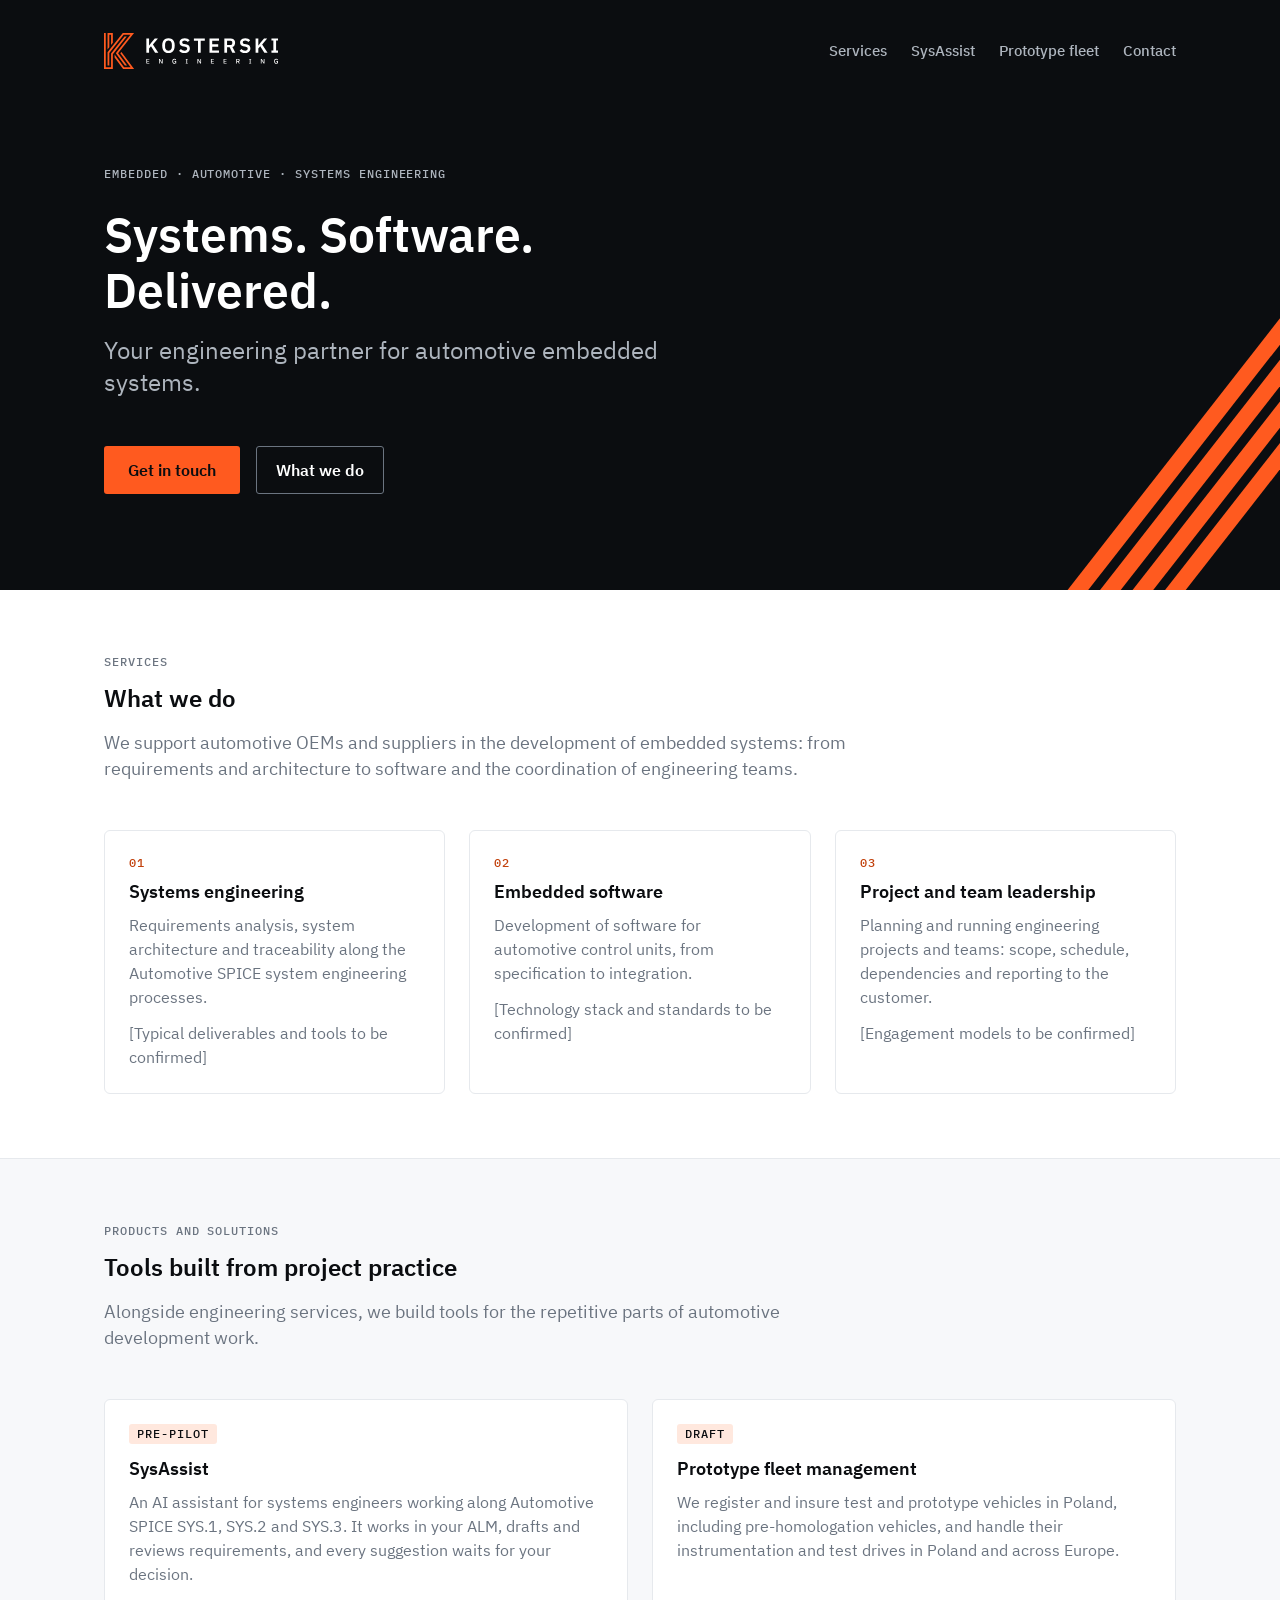
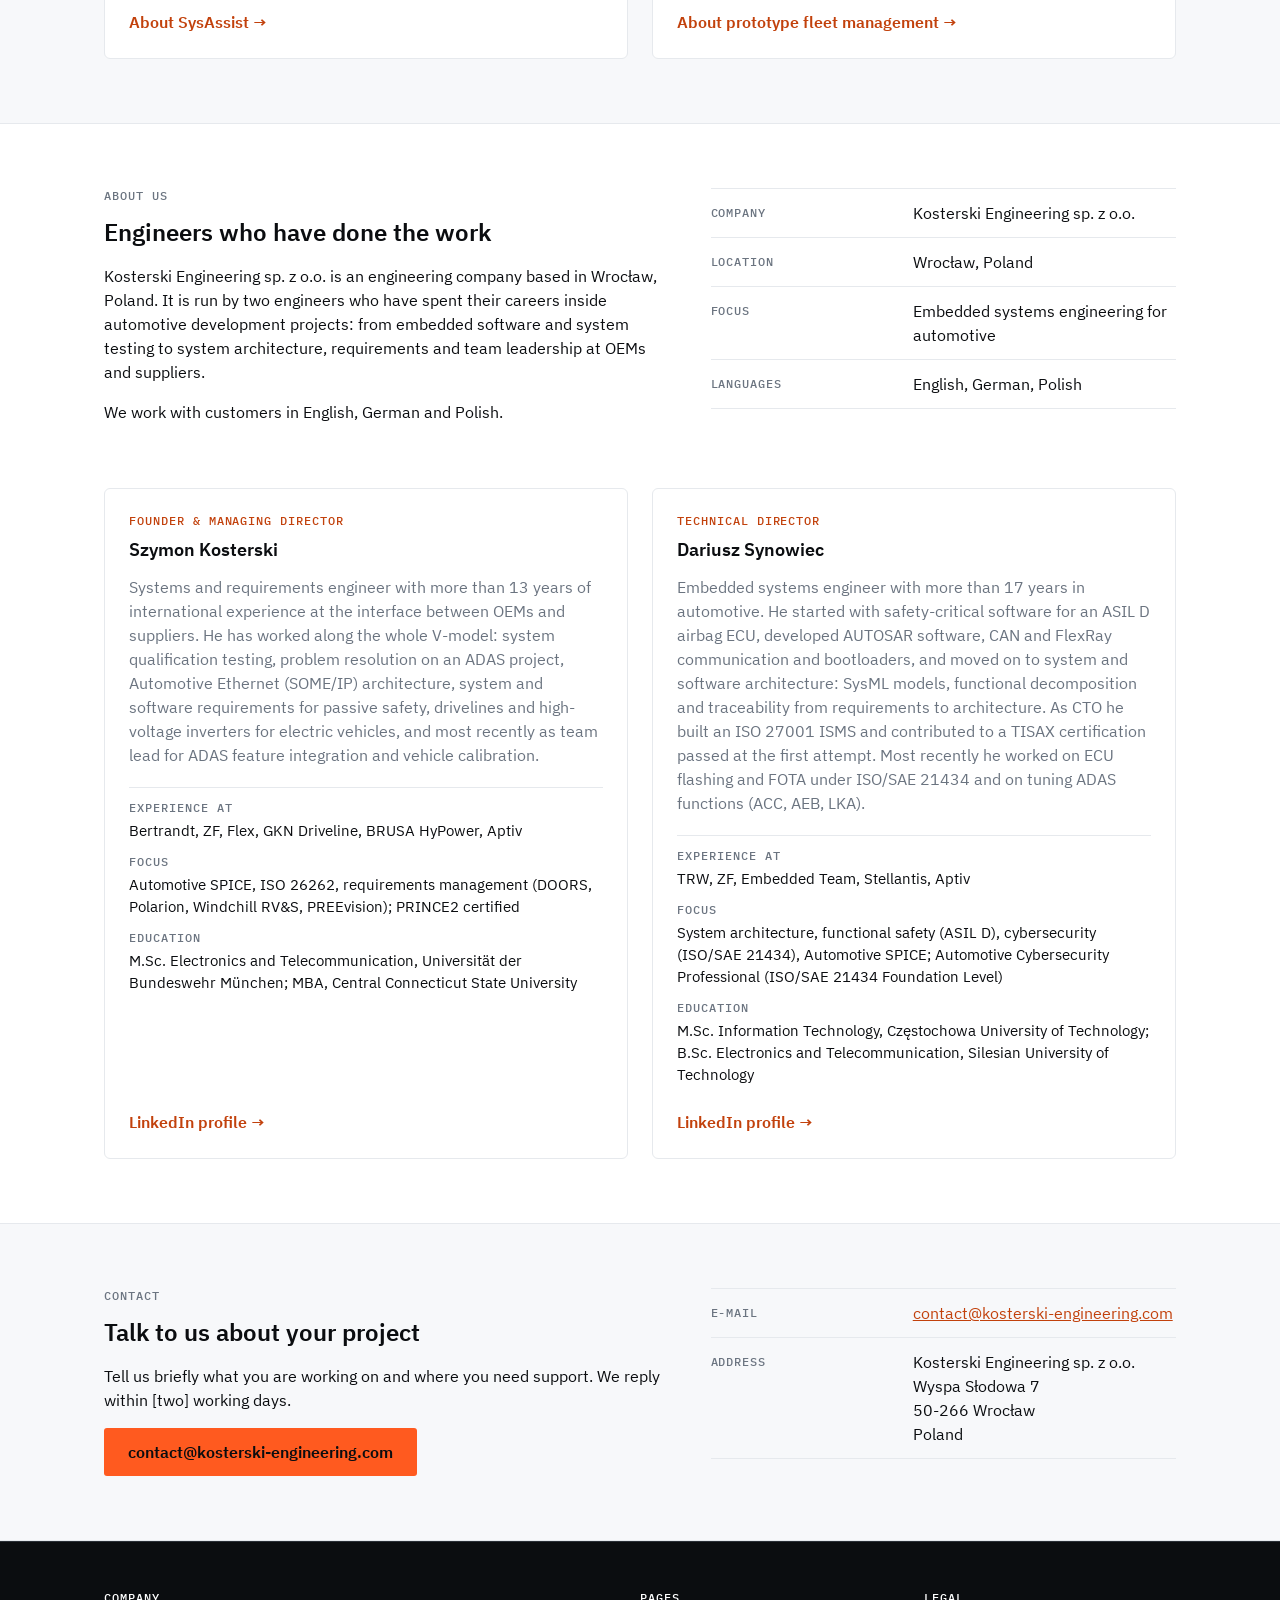
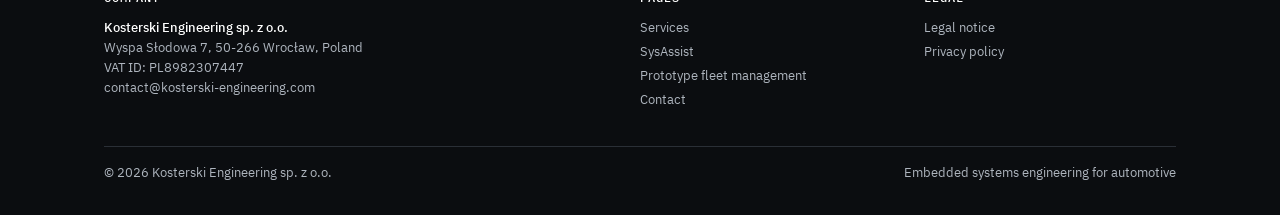
==== site/index.html @ e229711b "About us: Szymon Kosterski has more than 13 years of experience Co-Authored-By: Claude Opus 5.5 <nor" ====
<!doctype html>
<html lang="en">
<head>
  <meta charset="utf-8">
  <meta name="viewport" content="width=device-width, initial-scale=1">
  <title>Kosterski Engineering</title>
  <meta name="description" content="Kosterski Engineering: embedded systems engineering for automotive.">
  <meta name="theme-color" content="#0B0D10">
  <!-- Not indexed until the official launch (together with X-Robots-Tag in _headers) -->
  <meta name="robots" content="noindex, nofollow">
  <link rel="icon" href="favicon.ico" sizes="any">
  <link rel="icon" href="favicon.svg" type="image/svg+xml">
  <link rel="apple-touch-icon" href="apple-touch-icon.png">
  <link rel="preload" href="assets/fonts/IBMPlexSans-SemiBold.woff2" as="font" type="font/woff2" crossorigin>
  <link rel="stylesheet" href="assets/tokens.css">
  <link rel="stylesheet" href="assets/style.css">
  <link rel="stylesheet" href="assets/chrome.css">
</head>
<body>
  <a class="skip" href="#main">Skip to content</a>
  <div class="hero ke-inverse">
    <svg class="motif" viewBox="0 0 640 480" aria-hidden="true">
      <g stroke-width="20">
        <line x1="360" y1="-40" x2="700" y2="395"/>
        <line x1="400" y1="-40" x2="740" y2="395"/>
        <line x1="440" y1="-40" x2="780" y2="395"/>
        <line x1="480" y1="-40" x2="820" y2="395"/>
      </g>
    </svg>
    <header class="site-header">
      <div class="site-wrap">
        <a class="site-brand" href="index.html">
          <img src="assets/img/logo_horizontal_accent_dark_bg.svg" alt="Kosterski Engineering, home" width="174" height="36">
        </a>
        <nav class="site-nav" aria-label="Main">
          <ul>
          <li><a href="index.html#services">Services</a></li>
          <li><a href="sysassist/">SysAssist</a></li>
          <li><a href="prototype-fleet.html">Prototype fleet</a></li>
          <li><a href="index.html#contact">Contact</a></li>
          </ul>
        </nav>
      </div>
    </header>
    <div class="wrap hero-body">
      <p class="ke-label">Embedded · Automotive · Systems engineering</p>
      <h1>Systems. Software. Delivered.</h1>
      <p class="lead">Your engineering partner for automotive embedded systems.</p>
      <div class="actions">
        <a class="ke-btn" href="#contact">Get in touch</a>
        <a class="btn-ghost" href="#services">What we do</a>
      </div>
    </div>
  </div>
  <main id="main">
    <section class="section" id="services" aria-labelledby="services-title">
      <div class="wrap">
        <p class="ke-label">Services</p>
        <h2 id="services-title">What we do</h2>
        <p class="intro">We support automotive OEMs and suppliers in the development of embedded systems: from requirements and architecture to software and the coordination of engineering teams.</p>
        <div class="grid">
          <article class="card">
            <p class="ke-label">01</p>
            <h3>Systems engineering</h3>
            <p>Requirements analysis, system architecture and traceability along the Automotive SPICE system engineering processes.</p>
            <p>[Typical deliverables and tools to be confirmed]</p>
          </article>
          <article class="card">
            <p class="ke-label">02</p>
            <h3>Embedded software</h3>
            <p>Development of software for automotive control units, from specification to integration.</p>
            <p>[Technology stack and standards to be confirmed]</p>
          </article>
          <article class="card">
            <p class="ke-label">03</p>
            <h3>Project and team leadership</h3>
            <p>Planning and running engineering projects and teams: scope, schedule, dependencies and reporting to the customer.</p>
            <p>[Engagement models to be confirmed]</p>
          </article>
        </div>
      </div>
    </section>

    <section class="section alt" id="solutions" aria-labelledby="solutions-title">
      <div class="wrap">
        <p class="ke-label">Products and solutions</p>
        <h2 id="solutions-title">Tools built from project practice</h2>
        <p class="intro">Alongside engineering services, we build tools for the repetitive parts of automotive development work.</p>
        <div class="grid">
          <article class="card">
            <span class="tag">Pre-pilot</span>
            <h3>SysAssist</h3>
            <p>An AI assistant for systems engineers working along Automotive SPICE SYS.1, SYS.2 and SYS.3. It works in your ALM, drafts and reviews requirements, and every suggestion waits for your decision.</p>
            <a class="more" href="sysassist/">About SysAssist &rarr;</a>
          </article>
          <article class="card">
            <span class="tag">Draft</span>
            <h3>Prototype fleet management</h3>
            <p>We register and insure test and prototype vehicles in Poland, including pre-homologation vehicles, and handle their instrumentation and test drives in Poland and across Europe.</p>
            <a class="more" href="prototype-fleet.html">About prototype fleet management &rarr;</a>
          </article>
        </div>
      </div>
    </section>

    <section class="section" id="about" aria-labelledby="about-title">
      <div class="wrap split">
        <div>
          <p class="ke-label">About us</p>
          <h2 id="about-title">Engineers who have done the work</h2>
          <p>Kosterski Engineering sp. z o.o. is an engineering company based in Wrocław, Poland. It is run by two engineers who have spent their careers inside automotive development projects: from embedded software and system testing to system architecture, requirements and team leadership at OEMs and suppliers.</p>
          <p>We work with customers in English, German and Polish.</p>
        </div>
        <dl class="facts">
          <div><dt>Company</dt><dd>Kosterski Engineering sp. z o.o.</dd></div>
          <div><dt>Location</dt><dd>Wrocław, Poland</dd></div>
          <div><dt>Focus</dt><dd>Embedded systems engineering for automotive</dd></div>
          <div><dt>Languages</dt><dd>English, German, Polish</dd></div>
        </dl>
      </div>
      <div class="wrap founders">
        <article class="card founder">
          <p class="ke-label">Founder &amp; Managing Director</p>
          <h3>Szymon Kosterski</h3>
          <p>Systems and requirements engineer with more than 13 years of international experience at the interface between OEMs and suppliers. He has worked along the whole V-model: system qualification testing, problem resolution on an ADAS project, Automotive Ethernet (SOME/IP) architecture, system and software requirements for passive safety, drivelines and high-voltage inverters for electric vehicles, and most recently as team lead for ADAS feature integration and vehicle calibration.</p>
          <dl>
            <dt>Experience at</dt><dd>Bertrandt, ZF, Flex, GKN Driveline, BRUSA HyPower, Aptiv</dd>
            <dt>Focus</dt><dd>Automotive SPICE, ISO 26262, requirements management (DOORS, Polarion, Windchill RV&amp;S, PREEvision); PRINCE2 certified</dd>
            <dt>Education</dt><dd>M.Sc. Electronics and Telecommunication, Universität der Bundeswehr München; MBA, Central Connecticut State University</dd>
          </dl>
          <a class="more" href="https://www.linkedin.com/in/szymon-kosterski/" target="_blank" rel="noopener">LinkedIn profile &rarr;</a>
        </article>
        <article class="card founder">
          <p class="ke-label">Technical Director</p>
          <h3>Dariusz Synowiec</h3>
          <p>Embedded systems engineer with more than 17 years in automotive. He started with safety-critical software for an ASIL D airbag ECU, developed AUTOSAR software, CAN and FlexRay communication and bootloaders, and moved on to system and software architecture: SysML models, functional decomposition and traceability from requirements to architecture. As CTO he built an ISO 27001 ISMS and contributed to a TISAX certification passed at the first attempt. Most recently he worked on ECU flashing and FOTA under ISO/SAE 21434 and on tuning ADAS functions (ACC, AEB, LKA).</p>
          <dl>
            <dt>Experience at</dt><dd>TRW, ZF, Embedded Team, Stellantis, Aptiv</dd>
            <dt>Focus</dt><dd>System architecture, functional safety (ASIL D), cybersecurity (ISO/SAE 21434), Automotive SPICE; Automotive Cybersecurity Professional (ISO/SAE 21434 Foundation Level)</dd>
            <dt>Education</dt><dd>M.Sc. Information Technology, Częstochowa University of Technology; B.Sc. Electronics and Telecommunication, Silesian University of Technology</dd>
          </dl>
          <a class="more" href="https://www.linkedin.com/in/dariuszsynowiec/" target="_blank" rel="noopener">LinkedIn profile &rarr;</a>
        </article>
      </div>
    </section>

    <section class="section alt" id="contact" aria-labelledby="contact-title">
      <div class="wrap split">
        <div>
          <p class="ke-label">Contact</p>
          <h2 id="contact-title">Talk to us about your project</h2>
          <p>Tell us briefly what you are working on and where you need support. We reply within [two] working days.</p>
          <div class="actions">
            <a class="ke-btn" href="mailto:contact@kosterski-engineering.com">contact@kosterski-engineering.com</a>
          </div>
        </div>
        <dl class="facts">
          <div><dt>E-mail</dt><dd><a href="mailto:contact@kosterski-engineering.com">contact@kosterski-engineering.com</a></dd></div>
          <div><dt>Address</dt><dd>Kosterski Engineering sp. z o.o.<br>Wyspa Słodowa 7<br>50-266 Wrocław<br>Poland</dd></div>
        </dl>
      </div>
    </section>
  </main>

  <footer class="site-footer">
    <div class="site-wrap">
      <div class="site-footer-grid">
        <div>
          <h2>Company</h2>
          <address>
            <span class="site-company">Kosterski Engineering sp. z o.o.</span><br>
            Wyspa Słodowa 7, 50-266 Wrocław, Poland<br>
            VAT ID: PL8982307447<br>
            <a href="mailto:contact@kosterski-engineering.com">contact@kosterski-engineering.com</a>
          </address>
        </div>
        <div>
          <h2>Pages</h2>
          <ul>
            <li><a href="index.html#services">Services</a></li>
            <li><a href="sysassist/">SysAssist</a></li>
            <li><a href="prototype-fleet.html">Prototype fleet management</a></li>
            <li><a href="index.html#contact">Contact</a></li>
          </ul>
        </div>
        <div>
          <h2>Legal</h2>
          <ul>
            <li><a href="legal-notice.html">Legal notice</a></li>
            <li><a href="privacy.html">Privacy policy</a></li>
          </ul>
        </div>
      </div>
      <div class="site-legal">
        <p>&copy; 2026 Kosterski Engineering sp. z o.o.</p>
        <p>Embedded systems engineering for automotive</p>
      </div>
    </div>
  </footer>
</body>
</html>
---- site/assets/tokens.css ----
:root {
  --ke-color-ink: #0B0D10;
  --ke-color-white: #FFFFFF;
  --ke-color-orange: #FF5A1F;
  --ke-color-orange-deep: #C2410C;
  --ke-color-orange-tint: #FFE8DE;
  --ke-color-graphite: #2A2F36;
  --ke-color-steel: #6B7480;
  --ke-color-silver: #AEB5BE;
  --ke-color-mist: #E6E9ED;
  --ke-color-paper: #F7F8FA;
  --ke-font-sans: 'IBM Plex Sans', Arial, Helvetica, sans-serif;
  --ke-font-mono: 'IBM Plex Mono', Consolas, Menlo, monospace;
  --ke-type-display-size: 48px;
  --ke-type-display-line: 56px;
  --ke-type-display-weight: 600;
  --ke-type-h1-size: 36px;
  --ke-type-h1-line: 44px;
  --ke-type-h1-weight: 600;
  --ke-type-h2-size: 24px;
  --ke-type-h2-line: 32px;
  --ke-type-h2-weight: 600;
  --ke-type-h3-size: 18px;
  --ke-type-h3-line: 26px;
  --ke-type-h3-weight: 600;
  --ke-type-body-size: 16px;
  --ke-type-body-line: 24px;
  --ke-type-body-weight: 400;
  --ke-type-small-size: 13px;
  --ke-type-small-line: 20px;
  --ke-type-small-weight: 400;
  --ke-type-label-size: 12px;
  --ke-type-label-line: 16px;
  --ke-type-label-weight: 500;
  --ke-type-code-size: 14px;
  --ke-type-code-line: 20px;
  --ke-type-code-weight: 400;
  --ke-space-1: 4px;
  --ke-space-2: 8px;
  --ke-space-3: 12px;
  --ke-space-4: 16px;
  --ke-space-5: 24px;
  --ke-space-6: 32px;
  --ke-space-7: 48px;
  --ke-space-8: 64px;
  --ke-space-9: 96px;
  --ke-radius-sm: 3px;
  --ke-radius-md: 6px;
  --ke-max-width: 1200px;
  --ke-gutter: 24px;

  /* semantic roles */
  --ke-bg: var(--ke-color-white);
  --ke-bg-alt: var(--ke-color-paper);
  --ke-bg-inverse: var(--ke-color-ink);
  --ke-text: var(--ke-color-ink);
  --ke-text-muted: var(--ke-color-steel);
  --ke-text-inverse: var(--ke-color-white);
  --ke-link: var(--ke-color-orange-deep);
  --ke-accent: var(--ke-color-orange);
  --ke-border: var(--ke-color-mist);
}

/* Fonts: IBM Plex (SIL OFL) – Google Fonts or self-hosted (@fontsource/ibm-plex-sans, @fontsource/ibm-plex-mono) */
body { font-family: var(--ke-font-sans); font-size: var(--ke-type-body-size); line-height: var(--ke-type-body-line); color: var(--ke-text); background: var(--ke-bg); }
h1 { font-size: var(--ke-type-h1-size); line-height: var(--ke-type-h1-line); font-weight: 600; }
h2 { font-size: var(--ke-type-h2-size); line-height: var(--ke-type-h2-line); font-weight: 600; }
h3 { font-size: var(--ke-type-h3-size); line-height: var(--ke-type-h3-line); font-weight: 600; }
a { color: var(--ke-link); }
.ke-label { font-family: var(--ke-font-mono); font-size: 12px; line-height: 16px; font-weight: 500; letter-spacing: .08em; text-transform: uppercase; }
.ke-btn { display: inline-block; padding: 12px 20px; border-radius: var(--ke-radius-sm); background: var(--ke-color-orange); color: var(--ke-color-ink); font-weight: 600; text-decoration: none; }
.ke-inverse { background: var(--ke-bg-inverse); color: var(--ke-text-inverse); }
.ke-inverse a { color: var(--ke-color-orange); }
---- site/assets/style.css ----
/* Page layout (header, navigation and footer are in chrome.css). Colours, type and spacing come from tokens.css (brand pack 2026-10-14). */
@font-face{font-family:"IBM Plex Sans";font-weight:400;font-display:swap;src:url(fonts/IBMPlexSans-Regular.woff2) format("woff2")}
@font-face{font-family:"IBM Plex Sans";font-weight:500;font-display:swap;src:url(fonts/IBMPlexSans-Medium.woff2) format("woff2")}
@font-face{font-family:"IBM Plex Sans";font-weight:600;font-display:swap;src:url(fonts/IBMPlexSans-SemiBold.woff2) format("woff2")}
@font-face{font-family:"IBM Plex Mono";font-weight:500;font-display:swap;src:url(fonts/IBMPlexMono-Medium.woff2) format("woff2")}

*,*::before,*::after{box-sizing:border-box}
html{scroll-behavior:smooth}
body{margin:0;-webkit-font-smoothing:antialiased}
img{max-width:100%}
:focus-visible{outline:2px solid var(--ke-color-orange-deep);outline-offset:3px}
.ke-inverse :focus-visible{outline-color:var(--ke-color-white)}

.wrap{width:100%;max-width:1120px;margin:0 auto;padding:0 var(--ke-gutter)}

/* Hero */
.hero{position:relative;overflow:hidden}
/* Motif crosses the bottom-right corner of the hero, clear of the logo and navigation */
.motif{position:absolute;bottom:0;right:0;width:min(45vw,520px);height:auto;transform:scaleY(-1);pointer-events:none}
.motif line{stroke:var(--ke-color-orange)}
.hero-body{position:relative;padding-top:var(--ke-space-8);padding-bottom:var(--ke-space-9)}
.hero .ke-label{color:var(--ke-color-silver);margin:0 0 var(--ke-space-5)}
.hero h1{font-size:var(--ke-type-display-size);line-height:var(--ke-type-display-line);margin:0 0 var(--ke-space-4);max-width:18ch}
.hero .lead{font-size:var(--ke-type-h2-size);line-height:var(--ke-type-h2-line);color:var(--ke-color-silver);margin:0 0 var(--ke-space-7);max-width:40ch}
.hero.sub .hero-body{padding-top:var(--ke-space-7);padding-bottom:var(--ke-space-8)}
.hero.sub h1{font-size:var(--ke-type-h1-size);line-height:var(--ke-type-h1-line);max-width:24ch}
.hero.sub .lead{font-size:var(--ke-type-h3-size);line-height:var(--ke-type-h3-line);margin-bottom:var(--ke-space-6);max-width:56ch}

.actions{display:flex;flex-wrap:wrap;gap:var(--ke-space-4);align-items:center}
.ke-btn{padding:var(--ke-space-3) var(--ke-space-5)}
.ke-inverse .ke-btn{color:var(--ke-color-ink)}
.ke-btn:hover{background:#ff7340}
.btn-ghost{display:inline-block;padding:11px 19px;border:1px solid var(--ke-color-steel);border-radius:var(--ke-radius-sm);font-weight:600;text-decoration:none}
.ke-inverse .btn-ghost{color:var(--ke-color-white)}
.ke-inverse .btn-ghost:hover{border-color:var(--ke-color-white)}

/* Content sections */
.section{padding:var(--ke-space-8) 0}
.section.alt{background:var(--ke-bg-alt);border-top:1px solid var(--ke-border);border-bottom:1px solid var(--ke-border)}
.section .ke-label{color:var(--ke-text-muted);margin:0 0 var(--ke-space-3)}
.section h2{margin:0 0 var(--ke-space-4);max-width:32ch}
.section h3{margin:0 0 var(--ke-space-2)}
.section p{margin:0 0 var(--ke-space-4);max-width:68ch}
.intro{color:var(--ke-text-muted);font-size:var(--ke-type-h3-size);line-height:var(--ke-type-h3-line);margin-bottom:var(--ke-space-7) !important}

.grid{display:grid;gap:var(--ke-space-5);grid-template-columns:repeat(auto-fit,minmax(260px,1fr))}
.card{background:var(--ke-color-white);border:1px solid var(--ke-border);border-radius:var(--ke-radius-md);padding:var(--ke-space-5);display:flex;flex-direction:column}
.card p{color:var(--ke-text-muted);margin-bottom:var(--ke-space-3)}
.card p:last-child{margin-bottom:0}
.card .ke-label{color:var(--ke-color-orange-deep);margin-bottom:var(--ke-space-2)}
.card .more{margin-top:auto;padding-top:var(--ke-space-3);font-weight:600;text-decoration:none}
.card .more:hover{text-decoration:underline}
.tag{display:inline-block;align-self:flex-start;font-family:var(--ke-font-mono);font-size:var(--ke-type-label-size);line-height:var(--ke-type-label-line);font-weight:500;letter-spacing:.08em;text-transform:uppercase;background:var(--ke-color-orange-tint);color:var(--ke-color-ink);padding:2px var(--ke-space-2);border-radius:var(--ke-radius-sm);margin-bottom:var(--ke-space-3)}

.split{display:grid;gap:var(--ke-space-7);grid-template-columns:1.2fr 1fr;align-items:start}
.facts{margin:0;border-top:1px solid var(--ke-border)}
.facts div{display:grid;grid-template-columns:minmax(120px,40%) 1fr;gap:var(--ke-space-4);padding:var(--ke-space-3) 0;border-bottom:1px solid var(--ke-border)}
.facts dt{font-family:var(--ke-font-mono);font-size:var(--ke-type-label-size);line-height:var(--ke-type-body-line);font-weight:500;letter-spacing:.08em;text-transform:uppercase;color:var(--ke-text-muted)}
.facts dd{margin:0}

.list{margin:0 0 var(--ke-space-4);padding:0;list-style:none;max-width:68ch}
.list li{position:relative;padding:var(--ke-space-2) 0 var(--ke-space-2) var(--ke-space-5);border-bottom:1px solid var(--ke-border)}
.list li::before{content:"";position:absolute;left:0;top:19px;width:10px;height:2px;background:var(--ke-color-orange)}

.steps{counter-reset:step;list-style:none;margin:0;padding:0;display:grid;gap:var(--ke-space-5);grid-template-columns:repeat(auto-fit,minmax(220px,1fr))}
.steps li{counter-increment:step;border-top:2px solid var(--ke-color-ink);padding-top:var(--ke-space-3)}
.steps li::before{content:"0" counter(step);display:block;font-family:var(--ke-font-mono);font-size:var(--ke-type-label-size);font-weight:500;letter-spacing:.08em;color:var(--ke-color-orange-deep);margin-bottom:var(--ke-space-2)}
.steps p{color:var(--ke-text-muted);margin:0}

.note{border-left:3px solid var(--ke-color-orange);background:var(--ke-color-orange-tint);padding:var(--ke-space-3) var(--ke-space-4);margin:0 0 var(--ke-space-6);max-width:68ch}
.note p{margin:0}

.cta{text-align:left}
.cta .wrap{display:flex;flex-wrap:wrap;justify-content:space-between;align-items:center;gap:var(--ke-space-5)}
.cta h2{margin:0 0 var(--ke-space-2)}
.cta p{margin:0;color:var(--ke-color-silver);max-width:56ch}
.ke-inverse.cta{padding:var(--ke-space-8) 0}

/* Legal pages */
.prose{padding:var(--ke-space-7) 0 var(--ke-space-8)}
.prose h2{font-size:var(--ke-type-h3-size);line-height:var(--ke-type-h3-line);margin:var(--ke-space-6) 0 var(--ke-space-2)}
.prose p,.prose ul{margin:0 0 var(--ke-space-3);max-width:72ch}
.prose ul{padding-left:var(--ke-space-5)}
.prose .meta{color:var(--ke-text-muted);font-size:var(--ke-type-small-size)}
.prose address{font-style:normal;margin-bottom:var(--ke-space-3)}


@media (max-width:860px){
  .split{grid-template-columns:1fr}
}
@media (max-width:600px){
  .wrap{padding-left:var(--ke-space-4);padding-right:var(--ke-space-4)}
  .hero-body{padding-top:var(--ke-space-7);padding-bottom:var(--ke-space-8)}
  .hero h1{font-size:var(--ke-type-h1-size);line-height:var(--ke-type-h1-line)}
  .hero .lead{font-size:var(--ke-type-h3-size);line-height:var(--ke-type-h3-line)}
  .hero.sub h1{font-size:28px;line-height:36px}
  .hero.sub .lead{font-size:var(--ke-type-body-size);line-height:var(--ke-type-body-line)}
  .motif{width:50vw;opacity:.5}
  .section{padding:var(--ke-space-7) 0}
  .facts div{grid-template-columns:1fr;gap:0}
}
@media (prefers-reduced-motion:reduce){html{scroll-behavior:auto}}

/* Founder cards in the About section */
.founders{display:grid;gap:var(--ke-space-5);grid-template-columns:repeat(auto-fit,minmax(320px,1fr));margin-top:var(--ke-space-7)}
.founder h3{margin-bottom:var(--ke-space-3)}
.founder dl{margin:var(--ke-space-2) 0 0;border-top:1px solid var(--ke-border);padding-top:var(--ke-space-3)}
.founder dt{font-family:var(--ke-font-mono);font-size:var(--ke-type-label-size);line-height:var(--ke-type-label-line);font-weight:500;letter-spacing:.08em;text-transform:uppercase;color:var(--ke-text-muted)}
.founder dd{margin:var(--ke-space-1) 0 var(--ke-space-3);font-size:15px;line-height:22px}
@media (max-width:600px){.founders{grid-template-columns:1fr}}
---- site/assets/chrome.css ----
/* Site header, navigation and footer, shared by every page (KE pages and SysAssist).
   Class names are prefixed with site- so they do not collide with the SysAssist stylesheet.
   Needs tokens.css loaded first. */
.site-wrap{width:100%;max-width:1120px;margin:0 auto;padding:0 var(--ke-gutter)}

.skip{position:absolute;left:var(--ke-space-4);top:-48px;z-index:10;background:var(--ke-color-orange);color:var(--ke-color-ink);padding:var(--ke-space-2) var(--ke-space-4);border-radius:var(--ke-radius-sm);font-family:var(--ke-font-sans);font-weight:600;text-decoration:none}
.skip:focus{top:var(--ke-space-4)}

/* Header and navigation */
.site-header{position:relative;z-index:2;background:var(--ke-color-ink);font-family:var(--ke-font-sans)}
.hero .site-header{background:transparent}
.site-header .site-wrap{display:flex;flex-wrap:wrap;align-items:center;justify-content:space-between;gap:var(--ke-space-3) var(--ke-space-6);padding-top:var(--ke-space-5);padding-bottom:var(--ke-space-5)}
.site-brand{display:inline-block;padding:9px 0}
.site-brand img{height:36px;width:auto;display:block}
.site-nav ul{list-style:none;margin:0;padding:0;font-size:15px;line-height:24px;display:flex;flex-wrap:wrap;gap:var(--ke-space-2) var(--ke-space-5)}
.site-nav a{color:var(--ke-color-silver);text-decoration:none;font-weight:500;font-size:15px;line-height:24px;padding:var(--ke-space-1) 0;border-bottom:2px solid transparent}
.site-nav a:hover{color:var(--ke-color-white)}
.site-nav a[aria-current="page"]{color:var(--ke-color-white);border-bottom-color:var(--ke-color-orange)}
.site-header :focus-visible,.site-footer :focus-visible{outline:2px solid var(--ke-color-white);outline-offset:3px}

/* Footer */
.site-footer{background:var(--ke-color-ink);border-top:1px solid var(--ke-color-graphite);font-family:var(--ke-font-sans);font-size:var(--ke-type-small-size);line-height:var(--ke-type-small-line);color:var(--ke-color-silver)}
.site-footer .site-wrap{padding-top:var(--ke-space-7);padding-bottom:var(--ke-space-6)}
.site-footer-grid{display:grid;gap:var(--ke-space-6);grid-template-columns:2fr 1fr 1fr;padding-bottom:var(--ke-space-6);border-bottom:1px solid var(--ke-color-graphite)}
.site-footer h2{font-family:var(--ke-font-mono);font-size:var(--ke-type-label-size);line-height:var(--ke-type-label-line);font-weight:500;letter-spacing:.08em;text-transform:uppercase;color:var(--ke-color-white);margin:0 0 var(--ke-space-3)}
.site-footer address{font-style:normal}
.site-footer ul{list-style:none;margin:0;padding:0}
.site-footer li{margin:0 0 var(--ke-space-1)}
.site-footer a{color:var(--ke-color-silver);text-decoration:none}
.site-footer a:hover{color:var(--ke-color-white);text-decoration:underline}
.site-company{color:var(--ke-color-white);font-weight:500}
.site-legal{display:flex;flex-wrap:wrap;justify-content:space-between;gap:var(--ke-space-2) var(--ke-space-5);padding-top:var(--ke-space-4)}
.site-legal p{margin:0}

@media (max-width:860px){
  .site-footer-grid{grid-template-columns:1fr 1fr}
  .site-footer-grid>:first-child{grid-column:1/-1}
}
@media (max-width:600px){
  .site-wrap{padding-left:var(--ke-space-4);padding-right:var(--ke-space-4)}
  .site-header .site-wrap{padding-top:var(--ke-space-4);padding-bottom:var(--ke-space-4)}
  .site-nav ul{gap:var(--ke-space-2) var(--ke-space-4)}
}
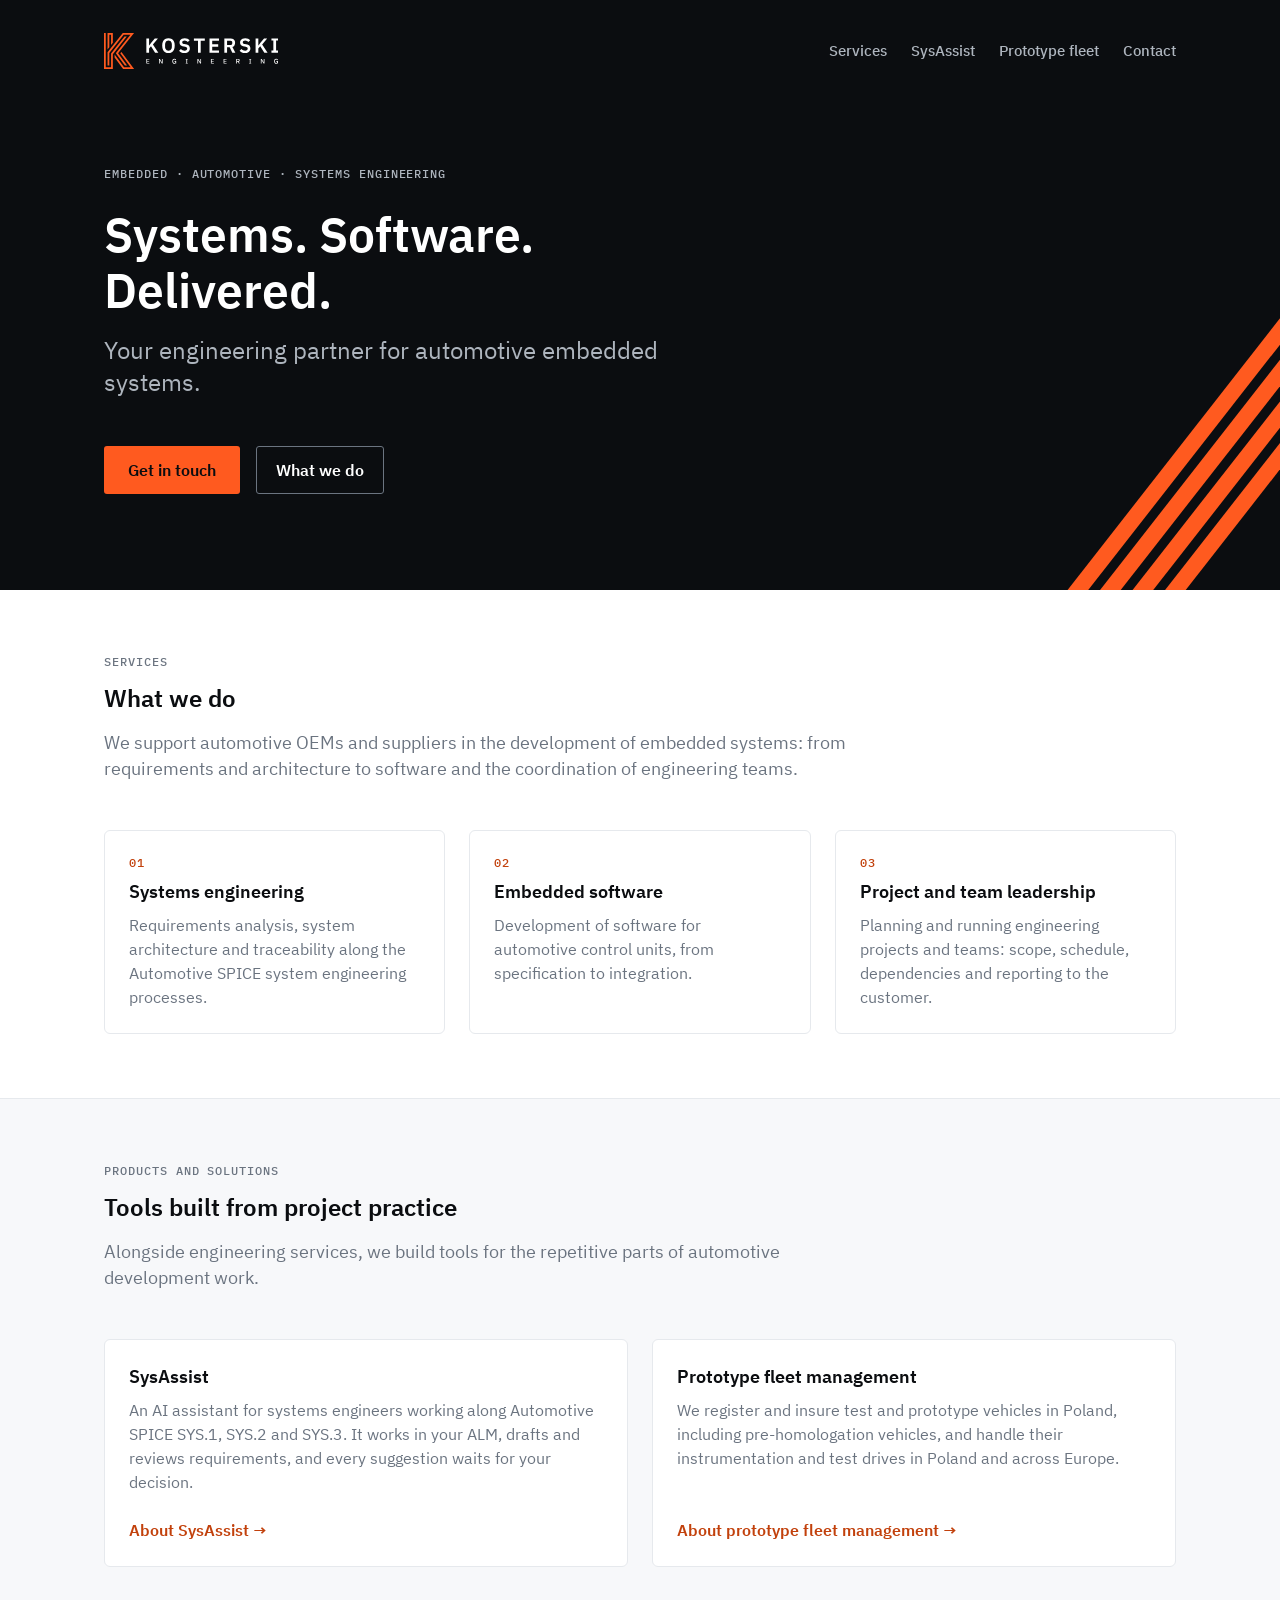
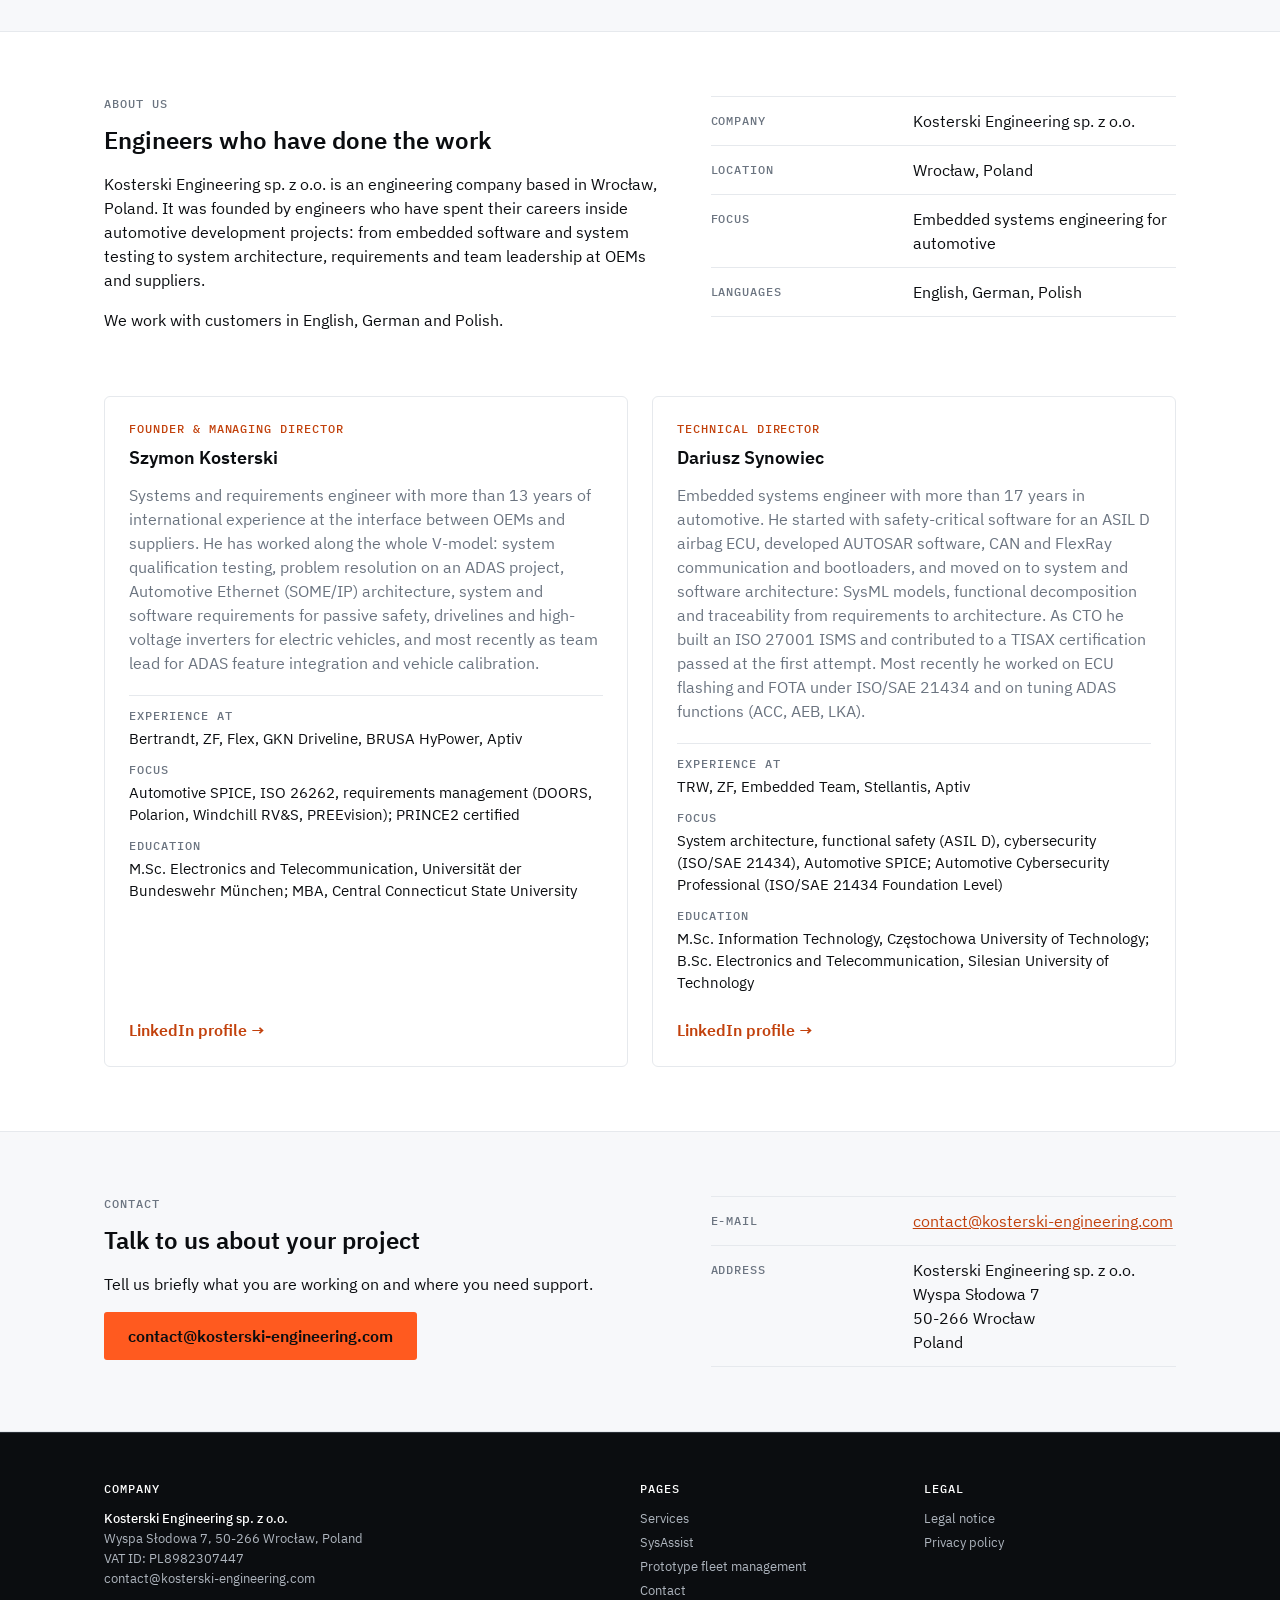
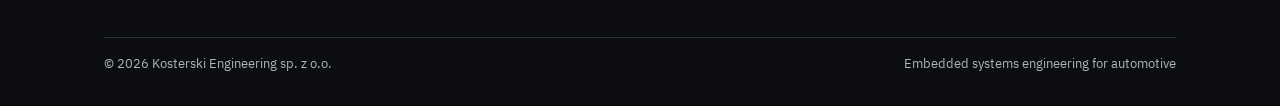
==== commit 2ead0314: "Prepare site for publishing: company data, no placeholders or draft tags - Legal notice: management " ====
--- a/site/index.html
+++ b/site/index.html
@@ -63,19 +63,16 @@
             <p class="ke-label">01</p>
             <h3>Systems engineering</h3>
             <p>Requirements analysis, system architecture and traceability along the Automotive SPICE system engineering processes.</p>
-            <p>[Typical deliverables and tools to be confirmed]</p>
           </article>
           <article class="card">
             <p class="ke-label">02</p>
             <h3>Embedded software</h3>
             <p>Development of software for automotive control units, from specification to integration.</p>
-            <p>[Technology stack and standards to be confirmed]</p>
           </article>
           <article class="card">
             <p class="ke-label">03</p>
             <h3>Project and team leadership</h3>
             <p>Planning and running engineering projects and teams: scope, schedule, dependencies and reporting to the customer.</p>
-            <p>[Engagement models to be confirmed]</p>
           </article>
         </div>
       </div>
@@ -88,13 +85,11 @@
         <p class="intro">Alongside engineering services, we build tools for the repetitive parts of automotive development work.</p>
         <div class="grid">
           <article class="card">
-            <span class="tag">Pre-pilot</span>
             <h3>SysAssist</h3>
             <p>An AI assistant for systems engineers working along Automotive SPICE SYS.1, SYS.2 and SYS.3. It works in your ALM, drafts and reviews requirements, and every suggestion waits for your decision.</p>
             <a class="more" href="sysassist/">About SysAssist &rarr;</a>
           </article>
           <article class="card">
-            <span class="tag">Draft</span>
             <h3>Prototype fleet management</h3>
             <p>We register and insure test and prototype vehicles in Poland, including pre-homologation vehicles, and handle their instrumentation and test drives in Poland and across Europe.</p>
             <a class="more" href="prototype-fleet.html">About prototype fleet management &rarr;</a>
@@ -108,7 +103,7 @@
         <div>
           <p class="ke-label">About us</p>
           <h2 id="about-title">Engineers who have done the work</h2>
-          <p>Kosterski Engineering sp. z o.o. is an engineering company based in Wrocław, Poland. It is run by two engineers who have spent their careers inside automotive development projects: from embedded software and system testing to system architecture, requirements and team leadership at OEMs and suppliers.</p>
+          <p>Kosterski Engineering sp. z o.o. is an engineering company based in Wrocław, Poland. It was founded by engineers who have spent their careers inside automotive development projects: from embedded software and system testing to system architecture, requirements and team leadership at OEMs and suppliers.</p>
           <p>We work with customers in English, German and Polish.</p>
         </div>
         <dl class="facts">
@@ -149,7 +144,7 @@
         <div>
           <p class="ke-label">Contact</p>
           <h2 id="contact-title">Talk to us about your project</h2>
-          <p>Tell us briefly what you are working on and where you need support. We reply within [two] working days.</p>
+          <p>Tell us briefly what you are working on and where you need support.</p>
           <div class="actions">
             <a class="ke-btn" href="mailto:contact@kosterski-engineering.com">contact@kosterski-engineering.com</a>
           </div>
--- a/site/assets/style.css
+++ b/site/assets/style.css
@@ -50,7 +50,6 @@
 .card .ke-label{color:var(--ke-color-orange-deep);margin-bottom:var(--ke-space-2)}
 .card .more{margin-top:auto;padding-top:var(--ke-space-3);font-weight:600;text-decoration:none}
 .card .more:hover{text-decoration:underline}
-.tag{display:inline-block;align-self:flex-start;font-family:var(--ke-font-mono);font-size:var(--ke-type-label-size);line-height:var(--ke-type-label-line);font-weight:500;letter-spacing:.08em;text-transform:uppercase;background:var(--ke-color-orange-tint);color:var(--ke-color-ink);padding:2px var(--ke-space-2);border-radius:var(--ke-radius-sm);margin-bottom:var(--ke-space-3)}
 
 .split{display:grid;gap:var(--ke-space-7);grid-template-columns:1.2fr 1fr;align-items:start}
 .facts{margin:0;border-top:1px solid var(--ke-border)}
@@ -58,17 +57,12 @@
 .facts dt{font-family:var(--ke-font-mono);font-size:var(--ke-type-label-size);line-height:var(--ke-type-body-line);font-weight:500;letter-spacing:.08em;text-transform:uppercase;color:var(--ke-text-muted)}
 .facts dd{margin:0}
 
-.list{margin:0 0 var(--ke-space-4);padding:0;list-style:none;max-width:68ch}
-.list li{position:relative;padding:var(--ke-space-2) 0 var(--ke-space-2) var(--ke-space-5);border-bottom:1px solid var(--ke-border)}
-.list li::before{content:"";position:absolute;left:0;top:19px;width:10px;height:2px;background:var(--ke-color-orange)}
 
 .steps{counter-reset:step;list-style:none;margin:0;padding:0;display:grid;gap:var(--ke-space-5);grid-template-columns:repeat(auto-fit,minmax(220px,1fr))}
 .steps li{counter-increment:step;border-top:2px solid var(--ke-color-ink);padding-top:var(--ke-space-3)}
 .steps li::before{content:"0" counter(step);display:block;font-family:var(--ke-font-mono);font-size:var(--ke-type-label-size);font-weight:500;letter-spacing:.08em;color:var(--ke-color-orange-deep);margin-bottom:var(--ke-space-2)}
 .steps p{color:var(--ke-text-muted);margin:0}
 
-.note{border-left:3px solid var(--ke-color-orange);background:var(--ke-color-orange-tint);padding:var(--ke-space-3) var(--ke-space-4);margin:0 0 var(--ke-space-6);max-width:68ch}
-.note p{margin:0}
 
 .cta{text-align:left}
 .cta .wrap{display:flex;flex-wrap:wrap;justify-content:space-between;align-items:center;gap:var(--ke-space-5)}
@@ -77,7 +71,7 @@
 .ke-inverse.cta{padding:var(--ke-space-8) 0}
 
 /* Legal pages */
-.prose{padding:var(--ke-space-7) 0 var(--ke-space-8)}
+.prose{padding-top:var(--ke-space-7);padding-bottom:var(--ke-space-8)}
 .prose h2{font-size:var(--ke-type-h3-size);line-height:var(--ke-type-h3-line);margin:var(--ke-space-6) 0 var(--ke-space-2)}
 .prose p,.prose ul{margin:0 0 var(--ke-space-3);max-width:72ch}
 .prose ul{padding-left:var(--ke-space-5)}
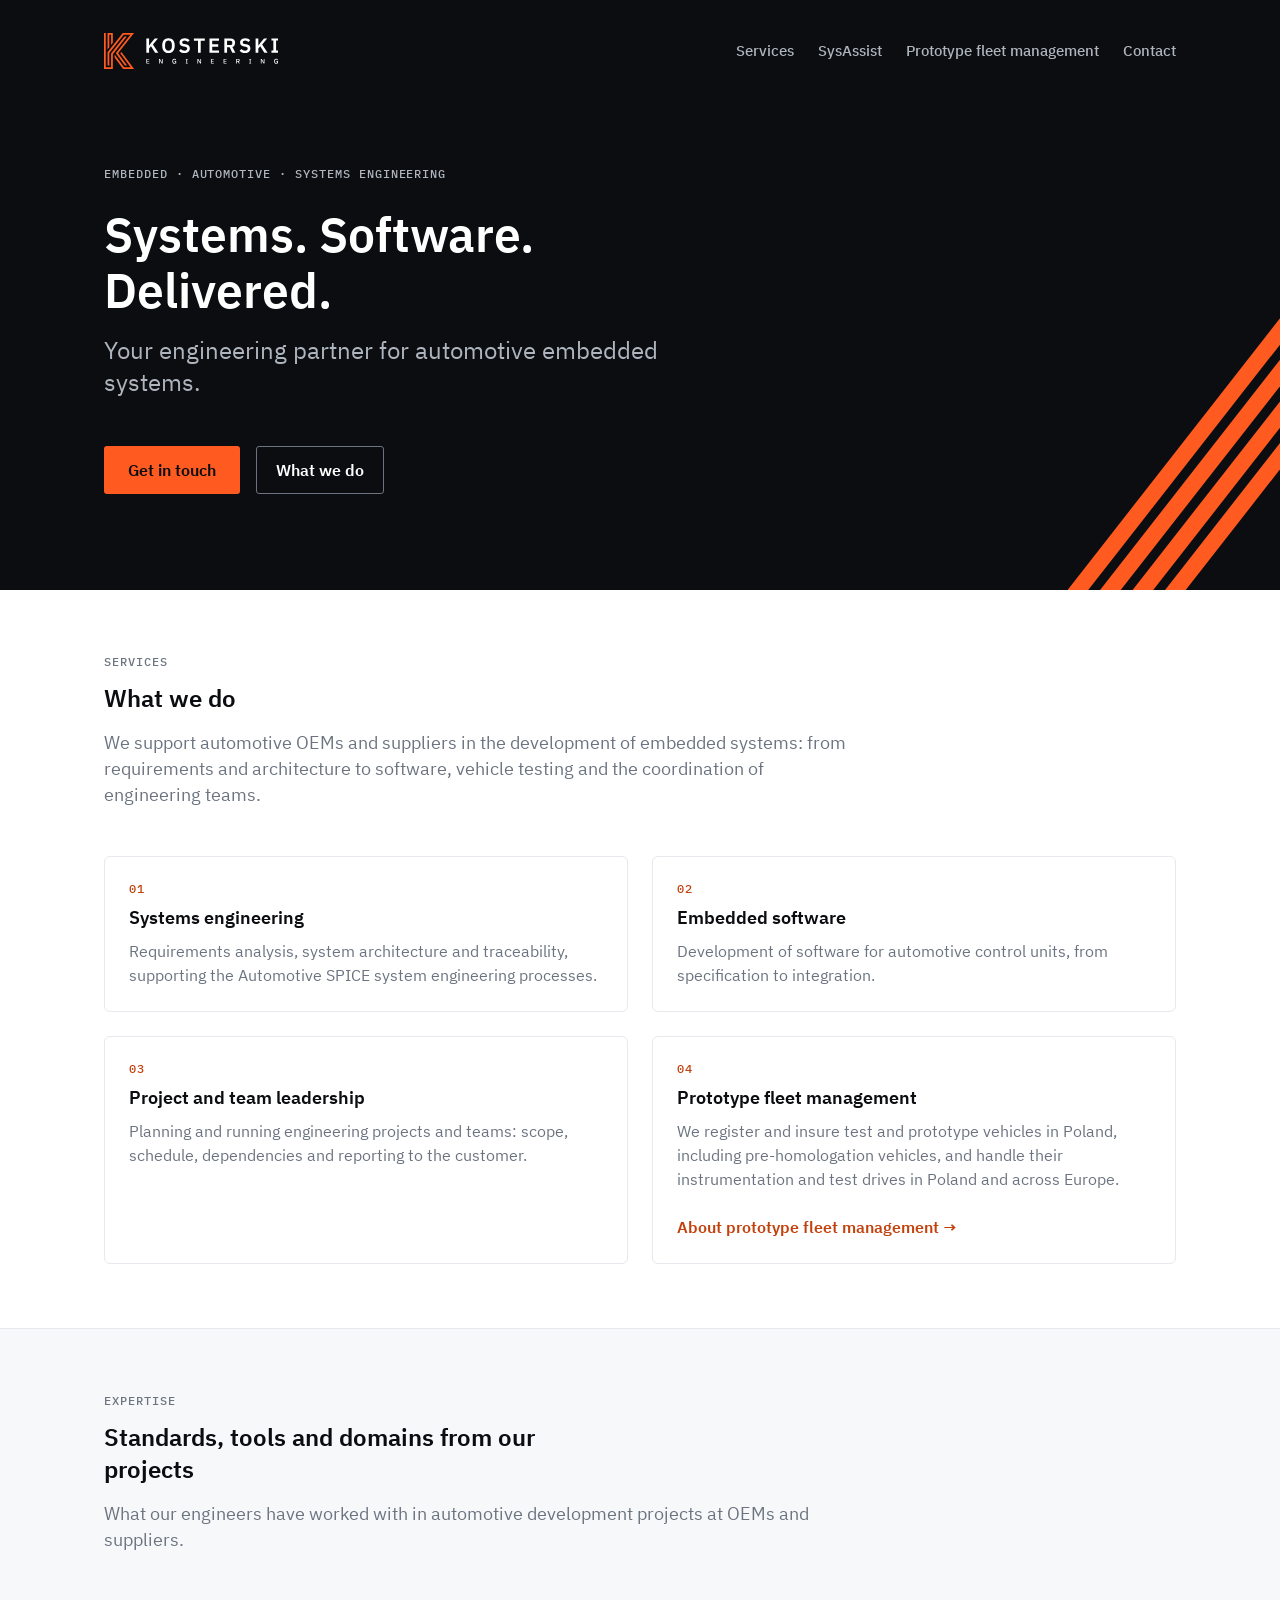
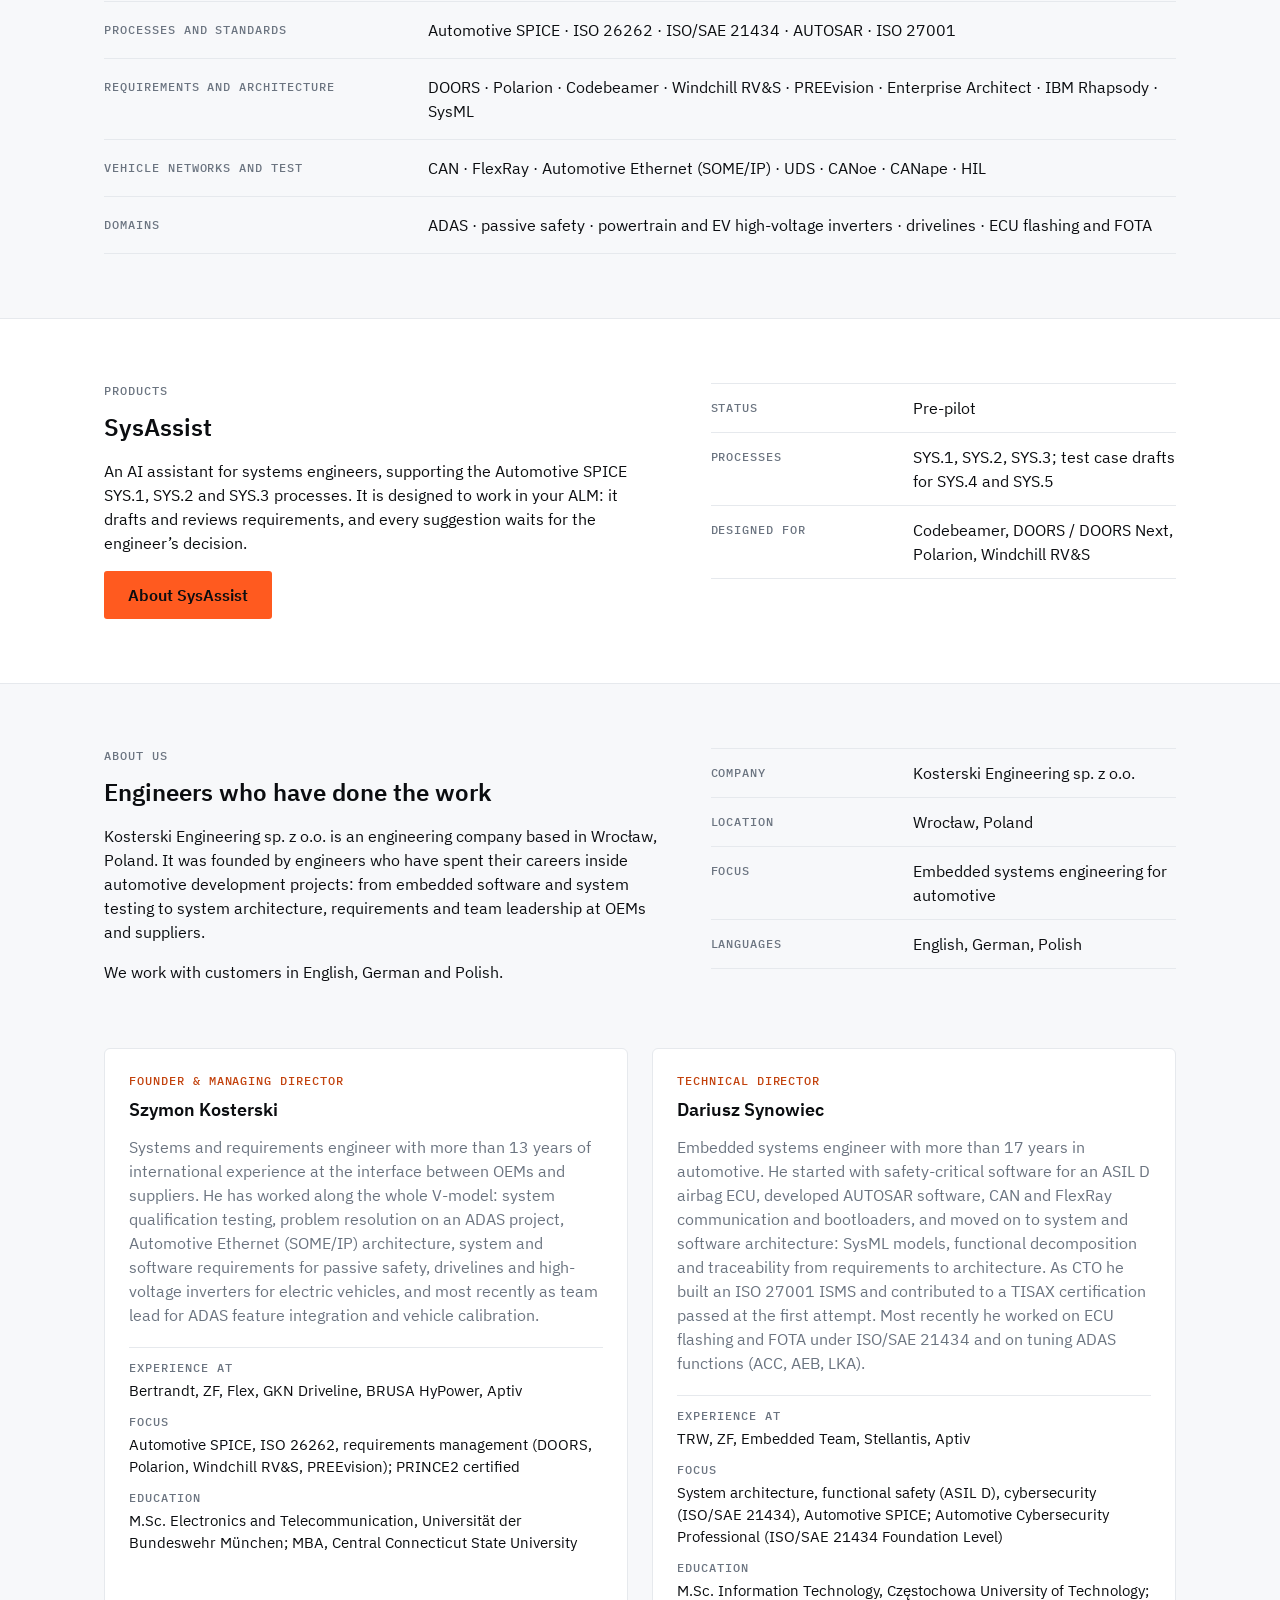
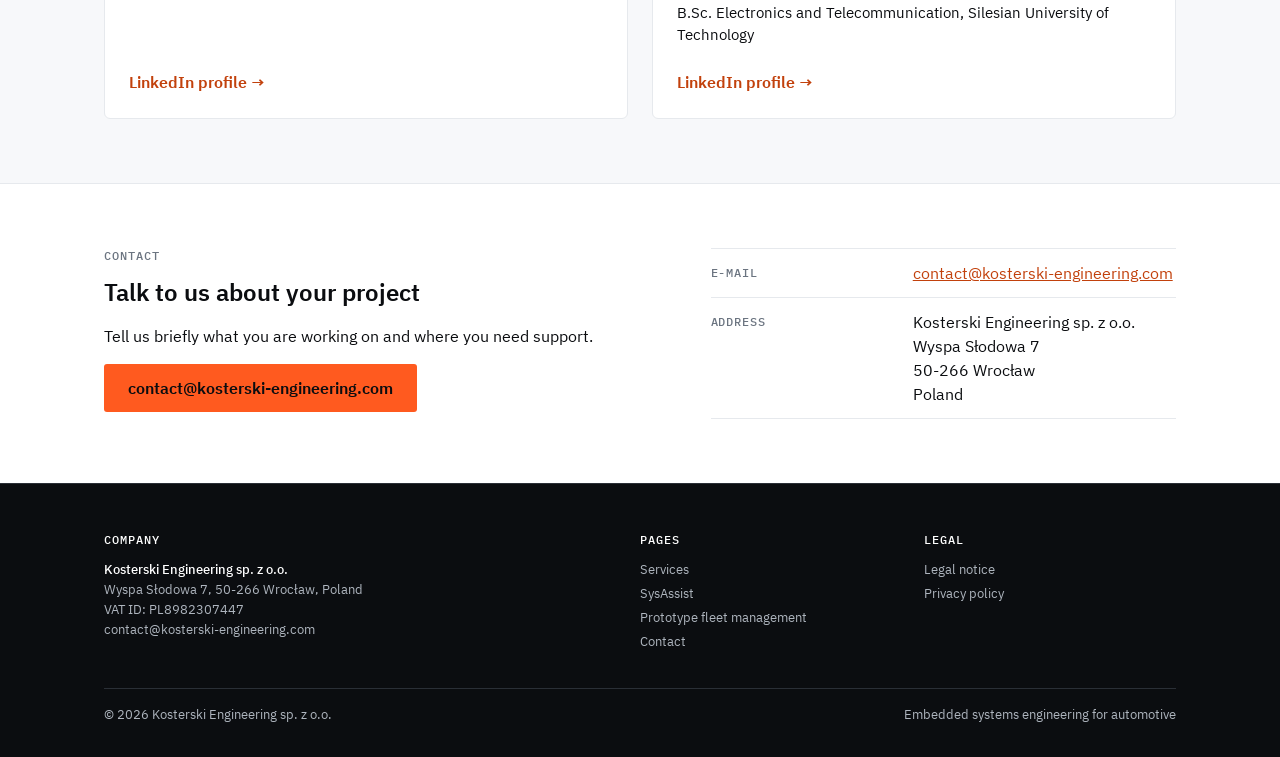
==== commit ed399440: "Restructure home, fleet and SysAssist pages; review fixes - One name, "Prototype fleet management", " ====
--- a/site/index.html
+++ b/site/index.html
@@ -18,8 +18,8 @@
 </head>
 <body>
   <a class="skip" href="#main">Skip to content</a>
-  <div class="hero ke-inverse">
-    <svg class="motif" viewBox="0 0 640 480" aria-hidden="true">
+  <div class="site-hero ke-inverse">
+    <svg class="site-motif" viewBox="0 0 640 480" aria-hidden="true">
       <g stroke-width="20">
         <line x1="360" y1="-40" x2="700" y2="395"/>
         <line x1="400" y1="-40" x2="740" y2="395"/>
@@ -36,19 +36,19 @@
           <ul>
           <li><a href="index.html#services">Services</a></li>
           <li><a href="sysassist/">SysAssist</a></li>
-          <li><a href="prototype-fleet.html">Prototype fleet</a></li>
+          <li><a href="prototype-fleet.html">Prototype fleet management</a></li>
           <li><a href="index.html#contact">Contact</a></li>
           </ul>
         </nav>
       </div>
     </header>
-    <div class="wrap hero-body">
+    <div class="site-wrap site-hero-body">
       <p class="ke-label">Embedded · Automotive · Systems engineering</p>
       <h1>Systems. Software. Delivered.</h1>
-      <p class="lead">Your engineering partner for automotive embedded systems.</p>
-      <div class="actions">
+      <p class="site-lead">Your engineering partner for automotive embedded systems.</p>
+      <div class="site-actions">
         <a class="ke-btn" href="#contact">Get in touch</a>
-        <a class="btn-ghost" href="#services">What we do</a>
+        <a class="site-btn-ghost" href="#services">What we do</a>
       </div>
     </div>
   </div>
@@ -57,12 +57,12 @@
       <div class="wrap">
         <p class="ke-label">Services</p>
         <h2 id="services-title">What we do</h2>
-        <p class="intro">We support automotive OEMs and suppliers in the development of embedded systems: from requirements and architecture to software and the coordination of engineering teams.</p>
-        <div class="grid">
+        <p class="intro">We support automotive OEMs and suppliers in the development of embedded systems: from requirements and architecture to software, vehicle testing and the coordination of engineering teams.</p>
+        <div class="grid grid-2">
           <article class="card">
             <p class="ke-label">01</p>
             <h3>Systems engineering</h3>
-            <p>Requirements analysis, system architecture and traceability along the Automotive SPICE system engineering processes.</p>
+            <p>Requirements analysis, system architecture and traceability, supporting the Automotive SPICE system engineering processes.</p>
           </article>
           <article class="card">
             <p class="ke-label">02</p>
@@ -74,22 +74,8 @@
             <h3>Project and team leadership</h3>
             <p>Planning and running engineering projects and teams: scope, schedule, dependencies and reporting to the customer.</p>
           </article>
-        </div>
-      </div>
-    </section>
-
-    <section class="section alt" id="solutions" aria-labelledby="solutions-title">
-      <div class="wrap">
-        <p class="ke-label">Products and solutions</p>
-        <h2 id="solutions-title">Tools built from project practice</h2>
-        <p class="intro">Alongside engineering services, we build tools for the repetitive parts of automotive development work.</p>
-        <div class="grid">
-          <article class="card">
-            <h3>SysAssist</h3>
-            <p>An AI assistant for systems engineers working along Automotive SPICE SYS.1, SYS.2 and SYS.3. It works in your ALM, drafts and reviews requirements, and every suggestion waits for your decision.</p>
-            <a class="more" href="sysassist/">About SysAssist &rarr;</a>
-          </article>
-          <article class="card">
+          <article class="card">
+            <p class="ke-label">04</p>
             <h3>Prototype fleet management</h3>
             <p>We register and insure test and prototype vehicles in Poland, including pre-homologation vehicles, and handle their instrumentation and test drives in Poland and across Europe.</p>
             <a class="more" href="prototype-fleet.html">About prototype fleet management &rarr;</a>
@@ -98,7 +84,39 @@
       </div>
     </section>
 
-    <section class="section" id="about" aria-labelledby="about-title">
+    <section class="section alt" id="expertise" aria-labelledby="expertise-title">
+      <div class="wrap">
+        <p class="ke-label">Expertise</p>
+        <h2 id="expertise-title">Standards, tools and domains from our projects</h2>
+        <p class="intro">What our engineers have worked with in automotive development projects at OEMs and suppliers.</p>
+        <dl class="expertise">
+          <div><dt>Processes and standards</dt><dd>Automotive SPICE · ISO 26262 · ISO/SAE 21434 · AUTOSAR · ISO 27001</dd></div>
+          <div><dt>Requirements and architecture</dt><dd>DOORS · Polarion · Codebeamer · Windchill RV&amp;S · PREEvision · Enterprise Architect · IBM Rhapsody · SysML</dd></div>
+          <div><dt>Vehicle networks and test</dt><dd>CAN · FlexRay · Automotive Ethernet (SOME/IP) · UDS · CANoe · CANape · HIL</dd></div>
+          <div><dt>Domains</dt><dd>ADAS · passive safety · powertrain and EV high-voltage inverters · drivelines · ECU flashing and FOTA</dd></div>
+        </dl>
+      </div>
+    </section>
+
+    <section class="section" id="products" aria-labelledby="products-title">
+      <div class="wrap split">
+        <div>
+          <p class="ke-label">Products</p>
+          <h2 id="products-title">SysAssist</h2>
+          <p>An AI assistant for systems engineers, supporting the Automotive SPICE SYS.1, SYS.2 and SYS.3 processes. It is designed to work in your ALM: it drafts and reviews requirements, and every suggestion waits for the engineer’s decision.</p>
+          <div class="actions">
+            <a class="ke-btn" href="sysassist/">About SysAssist</a>
+          </div>
+        </div>
+        <dl class="facts">
+          <div><dt>Status</dt><dd>Pre-pilot</dd></div>
+          <div><dt>Processes</dt><dd>SYS.1, SYS.2, SYS.3; test case drafts for SYS.4 and SYS.5</dd></div>
+          <div><dt>Designed for</dt><dd>Codebeamer, DOORS / DOORS Next, Polarion, Windchill RV&amp;S</dd></div>
+        </dl>
+      </div>
+    </section>
+
+    <section class="section alt" id="about" aria-labelledby="about-title">
       <div class="wrap split">
         <div>
           <p class="ke-label">About us</p>
@@ -139,7 +157,7 @@
       </div>
     </section>
 
-    <section class="section alt" id="contact" aria-labelledby="contact-title">
+    <section class="section" id="contact" aria-labelledby="contact-title">
       <div class="wrap split">
         <div>
           <p class="ke-label">Contact</p>
--- a/site/assets/style.css
+++ b/site/assets/style.css
@@ -13,26 +13,11 @@
 
 .wrap{width:100%;max-width:1120px;margin:0 auto;padding:0 var(--ke-gutter)}
 
-/* Hero */
-.hero{position:relative;overflow:hidden}
-/* Motif crosses the bottom-right corner of the hero, clear of the logo and navigation */
-.motif{position:absolute;bottom:0;right:0;width:min(45vw,520px);height:auto;transform:scaleY(-1);pointer-events:none}
-.motif line{stroke:var(--ke-color-orange)}
-.hero-body{position:relative;padding-top:var(--ke-space-8);padding-bottom:var(--ke-space-9)}
-.hero .ke-label{color:var(--ke-color-silver);margin:0 0 var(--ke-space-5)}
-.hero h1{font-size:var(--ke-type-display-size);line-height:var(--ke-type-display-line);margin:0 0 var(--ke-space-4);max-width:18ch}
-.hero .lead{font-size:var(--ke-type-h2-size);line-height:var(--ke-type-h2-line);color:var(--ke-color-silver);margin:0 0 var(--ke-space-7);max-width:40ch}
-.hero.sub .hero-body{padding-top:var(--ke-space-7);padding-bottom:var(--ke-space-8)}
-.hero.sub h1{font-size:var(--ke-type-h1-size);line-height:var(--ke-type-h1-line);max-width:24ch}
-.hero.sub .lead{font-size:var(--ke-type-h3-size);line-height:var(--ke-type-h3-line);margin-bottom:var(--ke-space-6);max-width:56ch}
-
+/* Buttons (the hero has its own in chrome.css) */
 .actions{display:flex;flex-wrap:wrap;gap:var(--ke-space-4);align-items:center}
 .ke-btn{padding:var(--ke-space-3) var(--ke-space-5)}
 .ke-inverse .ke-btn{color:var(--ke-color-ink)}
 .ke-btn:hover{background:#ff7340}
-.btn-ghost{display:inline-block;padding:11px 19px;border:1px solid var(--ke-color-steel);border-radius:var(--ke-radius-sm);font-weight:600;text-decoration:none}
-.ke-inverse .btn-ghost{color:var(--ke-color-white)}
-.ke-inverse .btn-ghost:hover{border-color:var(--ke-color-white)}
 
 /* Content sections */
 .section{padding:var(--ke-space-8) 0}
@@ -44,6 +29,8 @@
 .intro{color:var(--ke-text-muted);font-size:var(--ke-type-h3-size);line-height:var(--ke-type-h3-line);margin-bottom:var(--ke-space-7) !important}
 
 .grid{display:grid;gap:var(--ke-space-5);grid-template-columns:repeat(auto-fit,minmax(260px,1fr))}
+.grid-2{grid-template-columns:repeat(2,minmax(0,1fr))}
+.grid-4{grid-template-columns:repeat(4,minmax(0,1fr))}
 .card{background:var(--ke-color-white);border:1px solid var(--ke-border);border-radius:var(--ke-radius-md);padding:var(--ke-space-5);display:flex;flex-direction:column}
 .card p{color:var(--ke-text-muted);margin-bottom:var(--ke-space-3)}
 .card p:last-child{margin-bottom:0}
@@ -58,10 +45,7 @@
 .facts dd{margin:0}
 
 
-.steps{counter-reset:step;list-style:none;margin:0;padding:0;display:grid;gap:var(--ke-space-5);grid-template-columns:repeat(auto-fit,minmax(220px,1fr))}
-.steps li{counter-increment:step;border-top:2px solid var(--ke-color-ink);padding-top:var(--ke-space-3)}
-.steps li::before{content:"0" counter(step);display:block;font-family:var(--ke-font-mono);font-size:var(--ke-type-label-size);font-weight:500;letter-spacing:.08em;color:var(--ke-color-orange-deep);margin-bottom:var(--ke-space-2)}
-.steps p{color:var(--ke-text-muted);margin:0}
+.cards-steps{list-style:none;margin:0;padding:0}
 
 
 .cta{text-align:left}
@@ -77,19 +61,22 @@
 .prose ul{padding-left:var(--ke-space-5)}
 .prose .meta{color:var(--ke-text-muted);font-size:var(--ke-type-small-size)}
 .prose address{font-style:normal;margin-bottom:var(--ke-space-3)}
+.prose h2{scroll-margin-top:var(--ke-space-5)}
+.toc{margin:0 0 var(--ke-space-6);padding:var(--ke-space-4) var(--ke-space-5);background:var(--ke-bg-alt);border:1px solid var(--ke-border);border-radius:var(--ke-radius-md);max-width:72ch}
+.toc h2{margin:0 0 var(--ke-space-2) !important;font-family:var(--ke-font-mono);font-size:var(--ke-type-label-size) !important;line-height:var(--ke-type-label-line) !important;font-weight:500;letter-spacing:.08em;text-transform:uppercase;color:var(--ke-text-muted)}
+.toc ol{margin:0;padding-left:var(--ke-space-5)}
+.toc li{margin:var(--ke-space-1) 0}
 
 
 @media (max-width:860px){
   .split{grid-template-columns:1fr}
+  .grid-4{grid-template-columns:repeat(2,minmax(0,1fr))}
+}
+@media (max-width:640px){
+  .grid-2,.grid-4{grid-template-columns:1fr}
 }
 @media (max-width:600px){
   .wrap{padding-left:var(--ke-space-4);padding-right:var(--ke-space-4)}
-  .hero-body{padding-top:var(--ke-space-7);padding-bottom:var(--ke-space-8)}
-  .hero h1{font-size:var(--ke-type-h1-size);line-height:var(--ke-type-h1-line)}
-  .hero .lead{font-size:var(--ke-type-h3-size);line-height:var(--ke-type-h3-line)}
-  .hero.sub h1{font-size:28px;line-height:36px}
-  .hero.sub .lead{font-size:var(--ke-type-body-size);line-height:var(--ke-type-body-line)}
-  .motif{width:50vw;opacity:.5}
   .section{padding:var(--ke-space-7) 0}
   .facts div{grid-template-columns:1fr;gap:0}
 }
@@ -102,3 +89,10 @@
 .founder dt{font-family:var(--ke-font-mono);font-size:var(--ke-type-label-size);line-height:var(--ke-type-label-line);font-weight:500;letter-spacing:.08em;text-transform:uppercase;color:var(--ke-text-muted)}
 .founder dd{margin:var(--ke-space-1) 0 var(--ke-space-3);font-size:15px;line-height:22px}
 @media (max-width:600px){.founders{grid-template-columns:1fr}}
+
+/* Expertise list on the home page */
+.expertise{margin:0;border-top:1px solid var(--ke-border)}
+.expertise div{display:grid;grid-template-columns:minmax(180px,28%) 1fr;gap:var(--ke-space-5);padding:var(--ke-space-4) 0;border-bottom:1px solid var(--ke-border)}
+.expertise dt{font-family:var(--ke-font-mono);font-size:var(--ke-type-label-size);line-height:var(--ke-type-body-line);font-weight:500;letter-spacing:.08em;text-transform:uppercase;color:var(--ke-text-muted)}
+.expertise dd{margin:0}
+@media (max-width:600px){.expertise div{grid-template-columns:1fr;gap:var(--ke-space-1)}}
--- a/site/assets/chrome.css
+++ b/site/assets/chrome.css
@@ -1,4 +1,4 @@
-/* Site header, navigation and footer, shared by every page (KE pages and SysAssist).
+/* Site header, navigation, hero and footer, shared by every page (KE pages and SysAssist).
    Class names are prefixed with site- so they do not collide with the SysAssist stylesheet.
    Needs tokens.css loaded first. */
 .site-wrap{width:100%;max-width:1120px;margin:0 auto;padding:0 var(--ke-gutter)}
@@ -8,7 +8,7 @@
 
 /* Header and navigation */
 .site-header{position:relative;z-index:2;background:var(--ke-color-ink);font-family:var(--ke-font-sans)}
-.hero .site-header{background:transparent}
+.site-hero .site-header{background:transparent}
 .site-header .site-wrap{display:flex;flex-wrap:wrap;align-items:center;justify-content:space-between;gap:var(--ke-space-3) var(--ke-space-6);padding-top:var(--ke-space-5);padding-bottom:var(--ke-space-5)}
 .site-brand{display:inline-block;padding:9px 0}
 .site-brand img{height:36px;width:auto;display:block}
@@ -17,6 +17,29 @@
 .site-nav a:hover{color:var(--ke-color-white)}
 .site-nav a[aria-current="page"]{color:var(--ke-color-white);border-bottom-color:var(--ke-color-orange)}
 .site-header :focus-visible,.site-footer :focus-visible{outline:2px solid var(--ke-color-white);outline-offset:3px}
+
+/* Hero: the dark area under the navigation, the same on every page.
+   Font, size and spacing are set here in full, so the SysAssist stylesheet does not change them.
+   min-height is the home hero (two-line heading, two-line lead, buttons), so pages with less text keep the same dark area. */
+.site-hero{position:relative;overflow:hidden;font-family:var(--ke-font-sans);font-size:var(--ke-type-body-size);line-height:var(--ke-type-body-line)}
+/* Motif crosses the bottom-right corner of the hero, clear of the logo and navigation */
+.site-motif{position:absolute;bottom:0;right:0;width:min(45vw,520px);height:auto;max-width:none;transform:scaleY(-1);pointer-events:none}
+.site-motif line{stroke:var(--ke-color-orange)}
+.site-hero-body{position:relative;padding-top:var(--ke-space-8);padding-bottom:var(--ke-space-9);min-height:488px;display:flex;flex-direction:column;align-items:flex-start}
+.site-hero .ke-label{color:var(--ke-color-silver);margin:0 0 var(--ke-space-5)}
+.site-hero h1{font-family:var(--ke-font-sans);font-weight:600;font-size:var(--ke-type-display-size);line-height:var(--ke-type-display-line);letter-spacing:normal;text-wrap:wrap;color:var(--ke-color-white);margin:0 0 var(--ke-space-4);max-width:18ch}
+.site-lead{font-size:var(--ke-type-h2-size);line-height:var(--ke-type-h2-line);color:var(--ke-color-silver);margin:0 0 var(--ke-space-7);max-width:40ch}
+/* Buttons sit at the bottom of the hero, so they are in the same place on every page, whatever the heading length */
+.site-actions{display:flex;flex-wrap:wrap;gap:var(--ke-space-4);align-items:center;margin:auto 0 0}
+.site-hero .ke-btn{padding:var(--ke-space-3) var(--ke-space-5);color:var(--ke-color-ink)}
+.site-hero .ke-btn:hover{background:#ff7340}
+.site-btn-ghost{display:inline-block;padding:11px 19px;border:1px solid var(--ke-color-steel);border-radius:var(--ke-radius-sm);font-weight:600;text-decoration:none}
+.site-hero .site-btn-ghost{color:var(--ke-color-white)}
+.site-hero .site-btn-ghost:hover{border-color:var(--ke-color-white)}
+.site-hero :focus-visible{outline:2px solid var(--ke-color-white);outline-offset:3px}
+/* Compact hero for the legal pages: no buttons, so no reserved height */
+.site-hero-compact .site-hero-body{min-height:288px;padding-bottom:var(--ke-space-7)}
+.site-hero-compact .site-lead{margin-bottom:0}
 
 /* Footer */
 .site-footer{background:var(--ke-color-ink);border-top:1px solid var(--ke-color-graphite);font-family:var(--ke-font-sans);font-size:var(--ke-type-small-size);line-height:var(--ke-type-small-line);color:var(--ke-color-silver)}
@@ -40,4 +63,9 @@
   .site-wrap{padding-left:var(--ke-space-4);padding-right:var(--ke-space-4)}
   .site-header .site-wrap{padding-top:var(--ke-space-4);padding-bottom:var(--ke-space-4)}
   .site-nav ul{gap:var(--ke-space-2) var(--ke-space-4)}
+  .site-hero-body{padding-top:var(--ke-space-7);padding-bottom:var(--ke-space-8);min-height:404px}
+  .site-hero h1{font-size:var(--ke-type-h1-size);line-height:var(--ke-type-h1-line)}
+  .site-lead{font-size:var(--ke-type-h3-size);line-height:var(--ke-type-h3-line)}
+  .site-motif{width:50vw;opacity:.5}
+  .site-hero-compact .site-hero-body{min-height:0;padding-bottom:var(--ke-space-6)}
 }
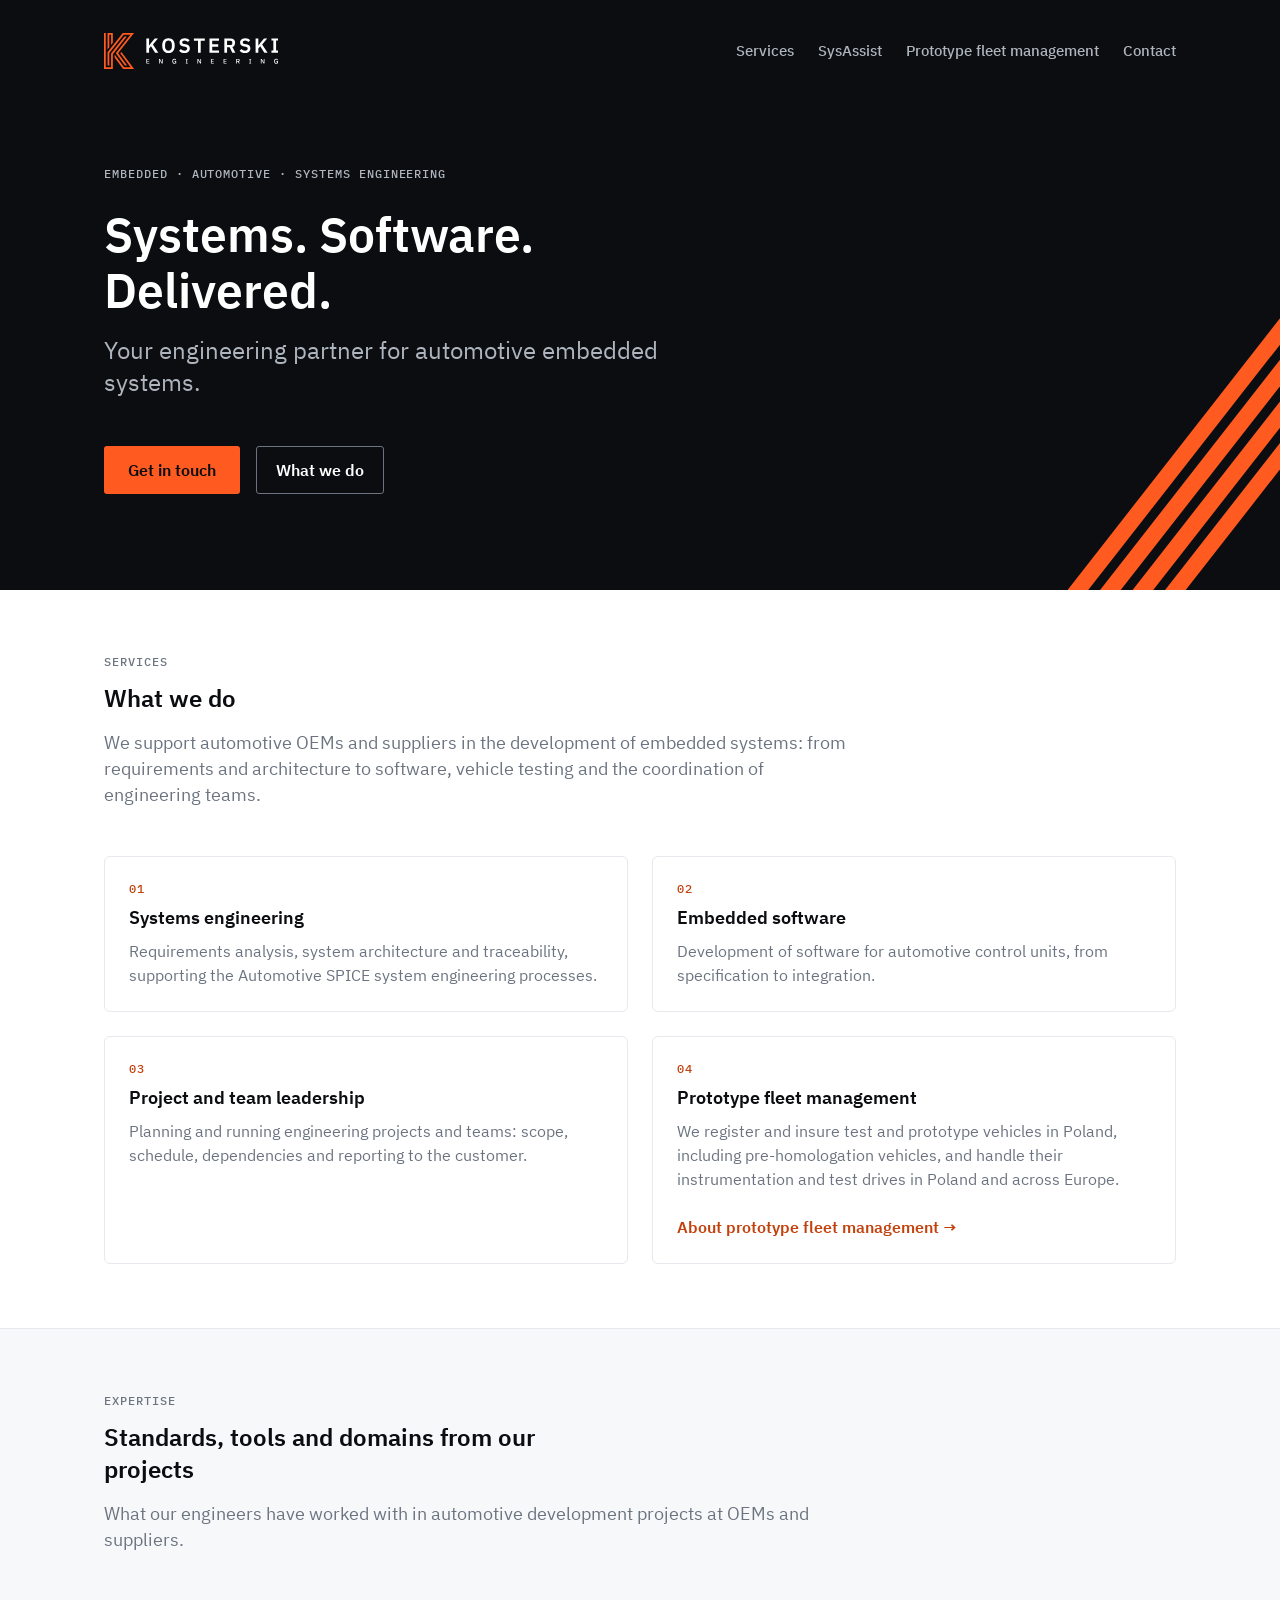
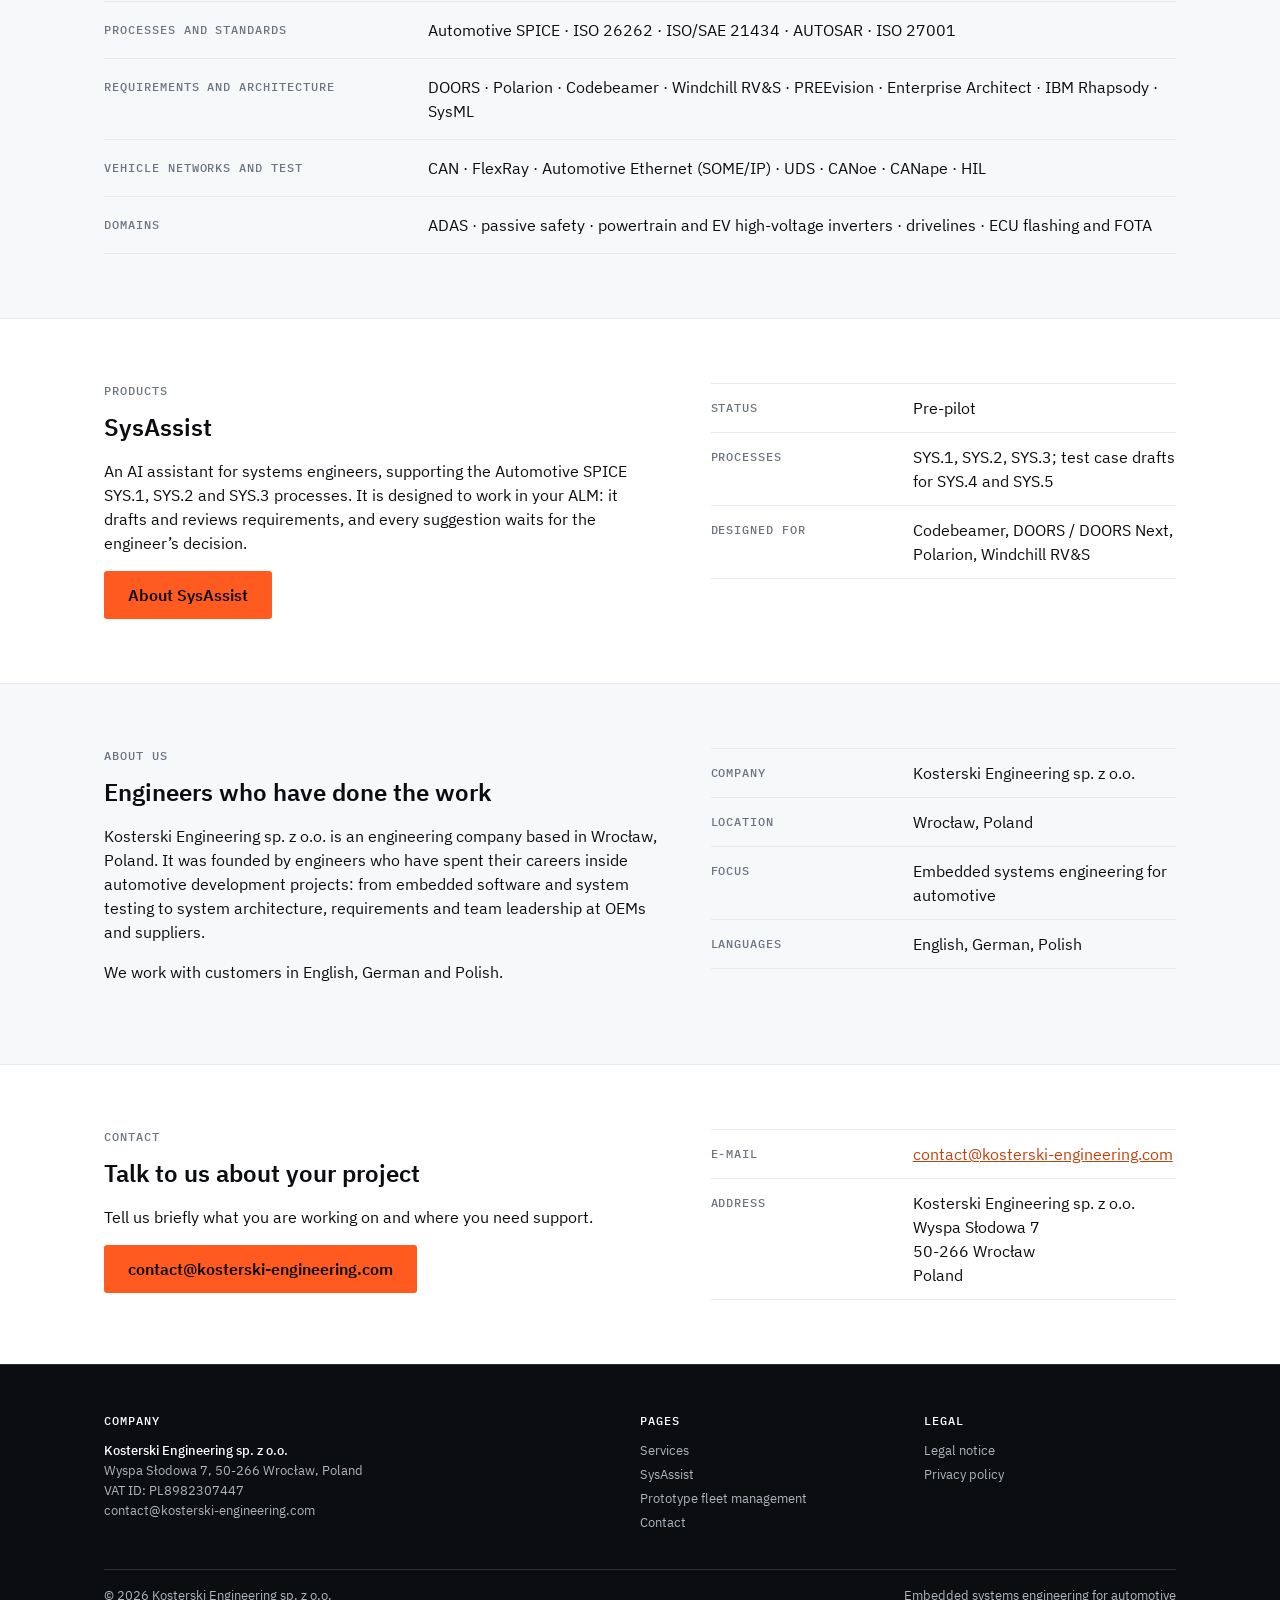
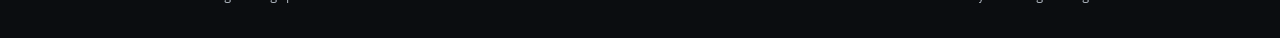
==== commit 1be28d70: "About us: remove the founder profiles Co-Authored-By: Claude Opus 5.5 <noreply@anthropic.com> Claude" ====
--- a/site/index.html
+++ b/site/index.html
@@ -131,30 +131,6 @@
           <div><dt>Languages</dt><dd>English, German, Polish</dd></div>
         </dl>
       </div>
-      <div class="wrap founders">
-        <article class="card founder">
-          <p class="ke-label">Founder &amp; Managing Director</p>
-          <h3>Szymon Kosterski</h3>
-          <p>Systems and requirements engineer with more than 13 years of international experience at the interface between OEMs and suppliers. He has worked along the whole V-model: system qualification testing, problem resolution on an ADAS project, Automotive Ethernet (SOME/IP) architecture, system and software requirements for passive safety, drivelines and high-voltage inverters for electric vehicles, and most recently as team lead for ADAS feature integration and vehicle calibration.</p>
-          <dl>
-            <dt>Experience at</dt><dd>Bertrandt, ZF, Flex, GKN Driveline, BRUSA HyPower, Aptiv</dd>
-            <dt>Focus</dt><dd>Automotive SPICE, ISO 26262, requirements management (DOORS, Polarion, Windchill RV&amp;S, PREEvision); PRINCE2 certified</dd>
-            <dt>Education</dt><dd>M.Sc. Electronics and Telecommunication, Universität der Bundeswehr München; MBA, Central Connecticut State University</dd>
-          </dl>
-          <a class="more" href="https://www.linkedin.com/in/szymon-kosterski/" target="_blank" rel="noopener">LinkedIn profile &rarr;</a>
-        </article>
-        <article class="card founder">
-          <p class="ke-label">Technical Director</p>
-          <h3>Dariusz Synowiec</h3>
-          <p>Embedded systems engineer with more than 17 years in automotive. He started with safety-critical software for an ASIL D airbag ECU, developed AUTOSAR software, CAN and FlexRay communication and bootloaders, and moved on to system and software architecture: SysML models, functional decomposition and traceability from requirements to architecture. As CTO he built an ISO 27001 ISMS and contributed to a TISAX certification passed at the first attempt. Most recently he worked on ECU flashing and FOTA under ISO/SAE 21434 and on tuning ADAS functions (ACC, AEB, LKA).</p>
-          <dl>
-            <dt>Experience at</dt><dd>TRW, ZF, Embedded Team, Stellantis, Aptiv</dd>
-            <dt>Focus</dt><dd>System architecture, functional safety (ASIL D), cybersecurity (ISO/SAE 21434), Automotive SPICE; Automotive Cybersecurity Professional (ISO/SAE 21434 Foundation Level)</dd>
-            <dt>Education</dt><dd>M.Sc. Information Technology, Częstochowa University of Technology; B.Sc. Electronics and Telecommunication, Silesian University of Technology</dd>
-          </dl>
-          <a class="more" href="https://www.linkedin.com/in/dariuszsynowiec/" target="_blank" rel="noopener">LinkedIn profile &rarr;</a>
-        </article>
-      </div>
     </section>
 
     <section class="section" id="contact" aria-labelledby="contact-title">
--- a/site/assets/style.css
+++ b/site/assets/style.css
@@ -82,13 +82,6 @@
 }
 @media (prefers-reduced-motion:reduce){html{scroll-behavior:auto}}
 
-/* Founder cards in the About section */
-.founders{display:grid;gap:var(--ke-space-5);grid-template-columns:repeat(auto-fit,minmax(320px,1fr));margin-top:var(--ke-space-7)}
-.founder h3{margin-bottom:var(--ke-space-3)}
-.founder dl{margin:var(--ke-space-2) 0 0;border-top:1px solid var(--ke-border);padding-top:var(--ke-space-3)}
-.founder dt{font-family:var(--ke-font-mono);font-size:var(--ke-type-label-size);line-height:var(--ke-type-label-line);font-weight:500;letter-spacing:.08em;text-transform:uppercase;color:var(--ke-text-muted)}
-.founder dd{margin:var(--ke-space-1) 0 var(--ke-space-3);font-size:15px;line-height:22px}
-@media (max-width:600px){.founders{grid-template-columns:1fr}}
 
 /* Expertise list on the home page */
 .expertise{margin:0;border-top:1px solid var(--ke-border)}
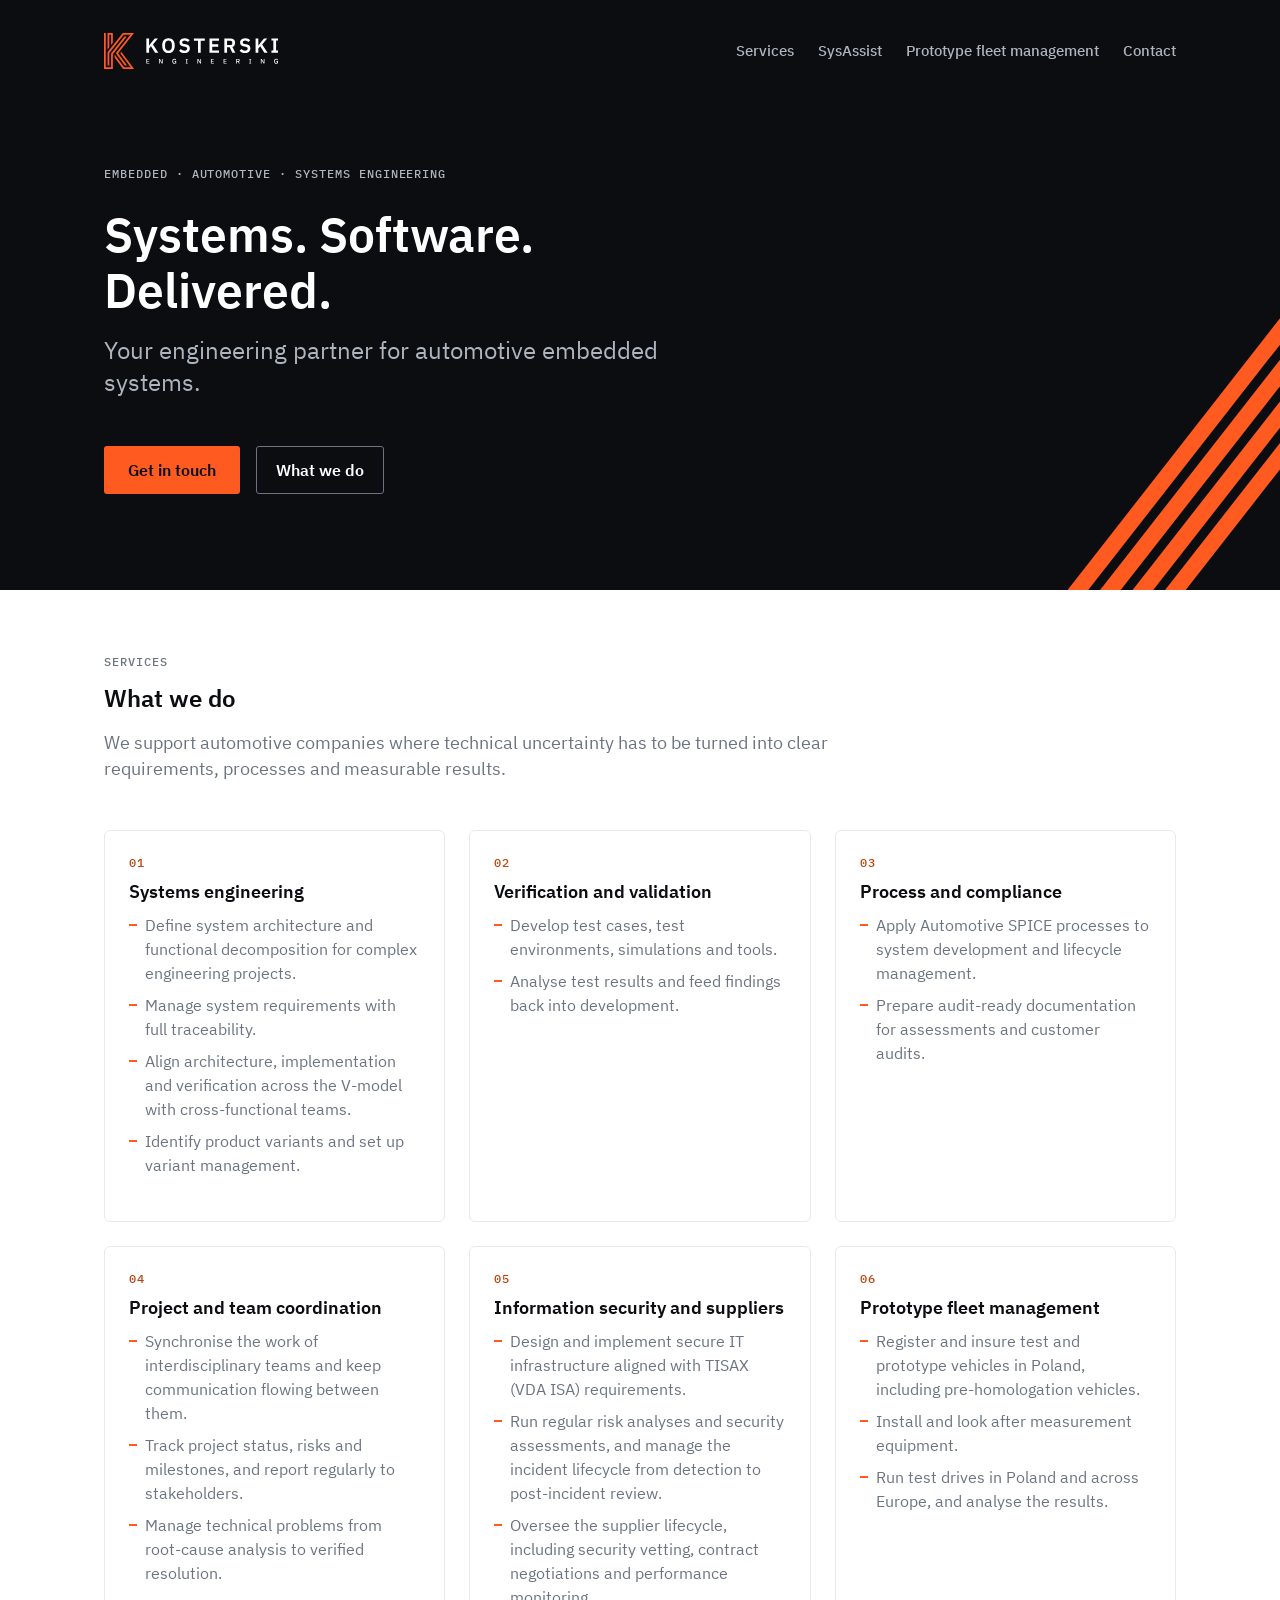
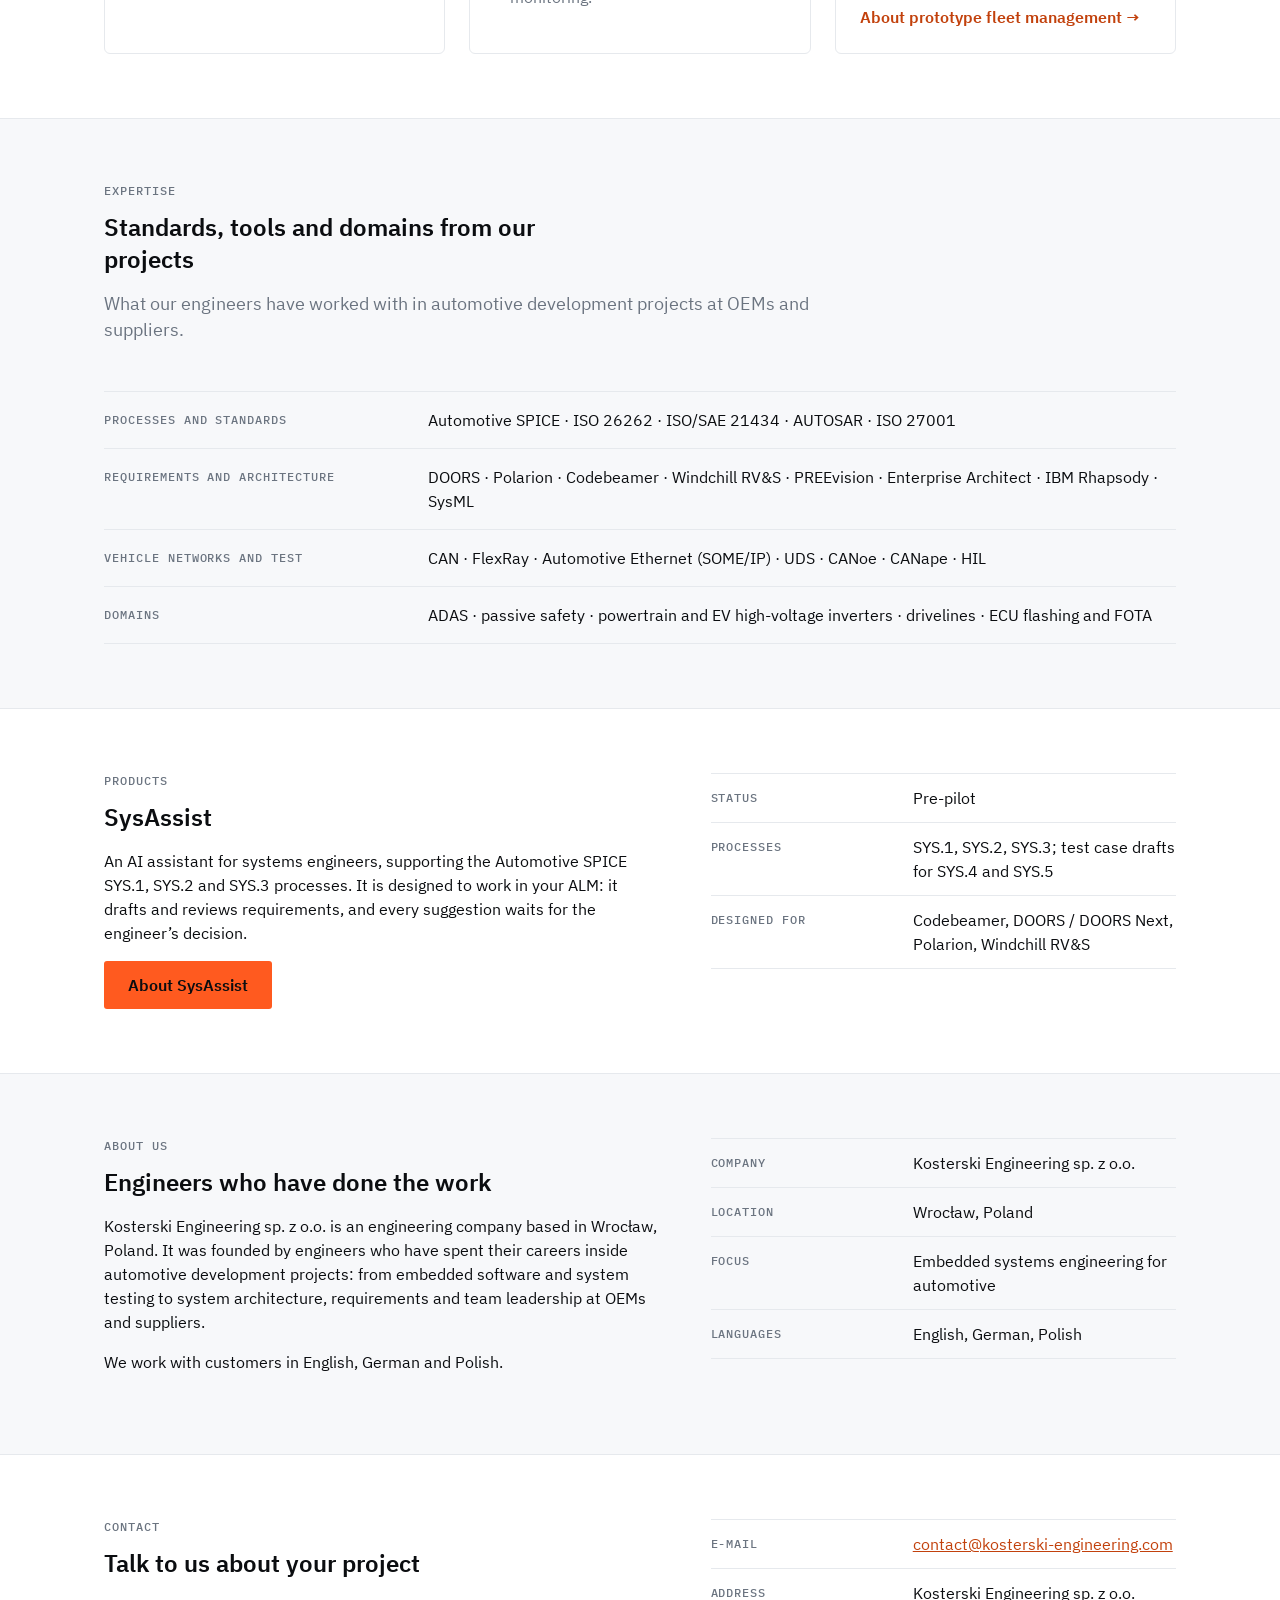
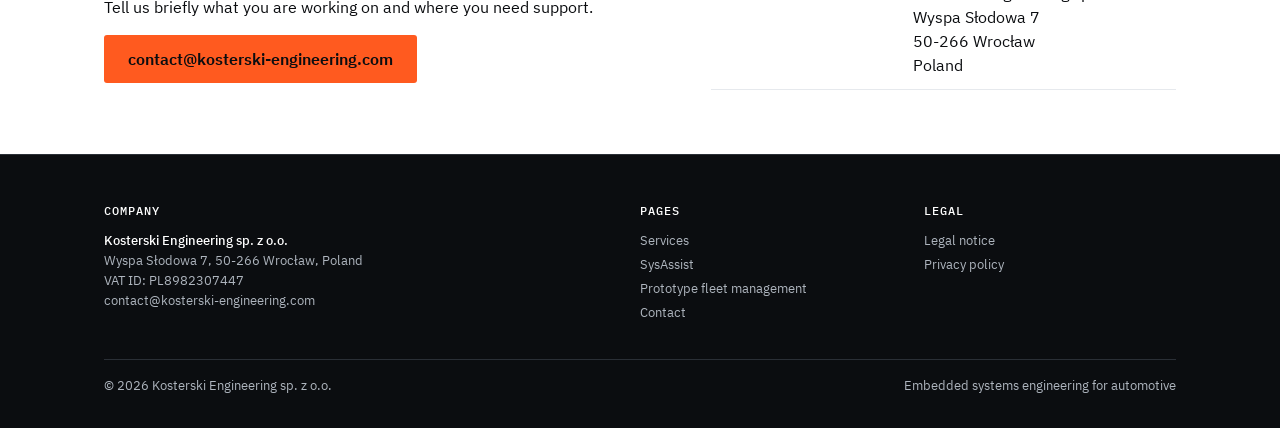
==== commit e7ad6268: "Home: new "What we do" content (draft for review) Six service cards with the supplied text: systems " ====
--- a/site/index.html
+++ b/site/index.html
@@ -57,27 +57,60 @@
       <div class="wrap">
         <p class="ke-label">Services</p>
         <h2 id="services-title">What we do</h2>
-        <p class="intro">We support automotive OEMs and suppliers in the development of embedded systems: from requirements and architecture to software, vehicle testing and the coordination of engineering teams.</p>
-        <div class="grid grid-2">
+        <p class="intro">We support automotive companies where technical uncertainty has to be turned into clear requirements, processes and measurable results.</p>
+        <div class="grid grid-3">
           <article class="card">
             <p class="ke-label">01</p>
             <h3>Systems engineering</h3>
-            <p>Requirements analysis, system architecture and traceability, supporting the Automotive SPICE system engineering processes.</p>
+            <ul class="card-list">
+              <li>Define system architecture and functional decomposition for complex engineering projects.</li>
+              <li>Manage system requirements with full traceability.</li>
+              <li>Align architecture, implementation and verification across the V-model with cross-functional teams.</li>
+              <li>Identify product variants and set up variant management.</li>
+            </ul>
           </article>
           <article class="card">
             <p class="ke-label">02</p>
-            <h3>Embedded software</h3>
-            <p>Development of software for automotive control units, from specification to integration.</p>
+            <h3>Verification and validation</h3>
+            <ul class="card-list">
+              <li>Develop test cases, test environments, simulations and tools.</li>
+              <li>Analyse test results and feed findings back into development.</li>
+            </ul>
           </article>
           <article class="card">
             <p class="ke-label">03</p>
-            <h3>Project and team leadership</h3>
-            <p>Planning and running engineering projects and teams: scope, schedule, dependencies and reporting to the customer.</p>
+            <h3>Process and compliance</h3>
+            <ul class="card-list">
+              <li>Apply Automotive SPICE processes to system development and lifecycle management.</li>
+              <li>Prepare audit-ready documentation for assessments and customer audits.</li>
+            </ul>
           </article>
           <article class="card">
             <p class="ke-label">04</p>
+            <h3>Project and team coordination</h3>
+            <ul class="card-list">
+              <li>Synchronise the work of interdisciplinary teams and keep communication flowing between them.</li>
+              <li>Track project status, risks and milestones, and report regularly to stakeholders.</li>
+              <li>Manage technical problems from root-cause analysis to verified resolution.</li>
+            </ul>
+          </article>
+          <article class="card">
+            <p class="ke-label">05</p>
+            <h3>Information security and suppliers</h3>
+            <ul class="card-list">
+              <li>Design and implement secure IT infrastructure aligned with TISAX (VDA ISA) requirements.</li>
+              <li>Run regular risk analyses and security assessments, and manage the incident lifecycle from detection to post-incident review.</li>
+              <li>Oversee the supplier lifecycle, including security vetting, contract negotiations and performance monitoring.</li>
+            </ul>
+          </article>
+          <article class="card">
+            <p class="ke-label">06</p>
             <h3>Prototype fleet management</h3>
-            <p>We register and insure test and prototype vehicles in Poland, including pre-homologation vehicles, and handle their instrumentation and test drives in Poland and across Europe.</p>
+            <ul class="card-list">
+              <li>Register and insure test and prototype vehicles in Poland, including pre-homologation vehicles.</li>
+              <li>Install and look after measurement equipment.</li>
+              <li>Run test drives in Poland and across Europe, and analyse the results.</li>
+            </ul>
             <a class="more" href="prototype-fleet.html">About prototype fleet management &rarr;</a>
           </article>
         </div>
--- a/site/assets/style.css
+++ b/site/assets/style.css
@@ -30,11 +30,15 @@
 
 .grid{display:grid;gap:var(--ke-space-5);grid-template-columns:repeat(auto-fit,minmax(260px,1fr))}
 .grid-2{grid-template-columns:repeat(2,minmax(0,1fr))}
+.grid-3{grid-template-columns:repeat(3,minmax(0,1fr))}
 .grid-4{grid-template-columns:repeat(4,minmax(0,1fr))}
 .card{background:var(--ke-color-white);border:1px solid var(--ke-border);border-radius:var(--ke-radius-md);padding:var(--ke-space-5);display:flex;flex-direction:column}
 .card p{color:var(--ke-text-muted);margin-bottom:var(--ke-space-3)}
 .card p:last-child{margin-bottom:0}
 .card .ke-label{color:var(--ke-color-orange-deep);margin-bottom:var(--ke-space-2)}
+.card-list{margin:0 0 var(--ke-space-3);padding:0;list-style:none;color:var(--ke-text-muted)}
+.card-list li{position:relative;padding-left:var(--ke-space-4);margin-bottom:var(--ke-space-2)}
+.card-list li::before{content:"";position:absolute;left:0;top:11px;width:8px;height:2px;background:var(--ke-color-orange)}
 .card .more{margin-top:auto;padding-top:var(--ke-space-3);font-weight:600;text-decoration:none}
 .card .more:hover{text-decoration:underline}
 
@@ -70,10 +74,10 @@
 
 @media (max-width:860px){
   .split{grid-template-columns:1fr}
-  .grid-4{grid-template-columns:repeat(2,minmax(0,1fr))}
+  .grid-3,.grid-4{grid-template-columns:repeat(2,minmax(0,1fr))}
 }
 @media (max-width:640px){
-  .grid-2,.grid-4{grid-template-columns:1fr}
+  .grid-2,.grid-3,.grid-4{grid-template-columns:1fr}
 }
 @media (max-width:600px){
   .wrap{padding-left:var(--ke-space-4);padding-right:var(--ke-space-4)}
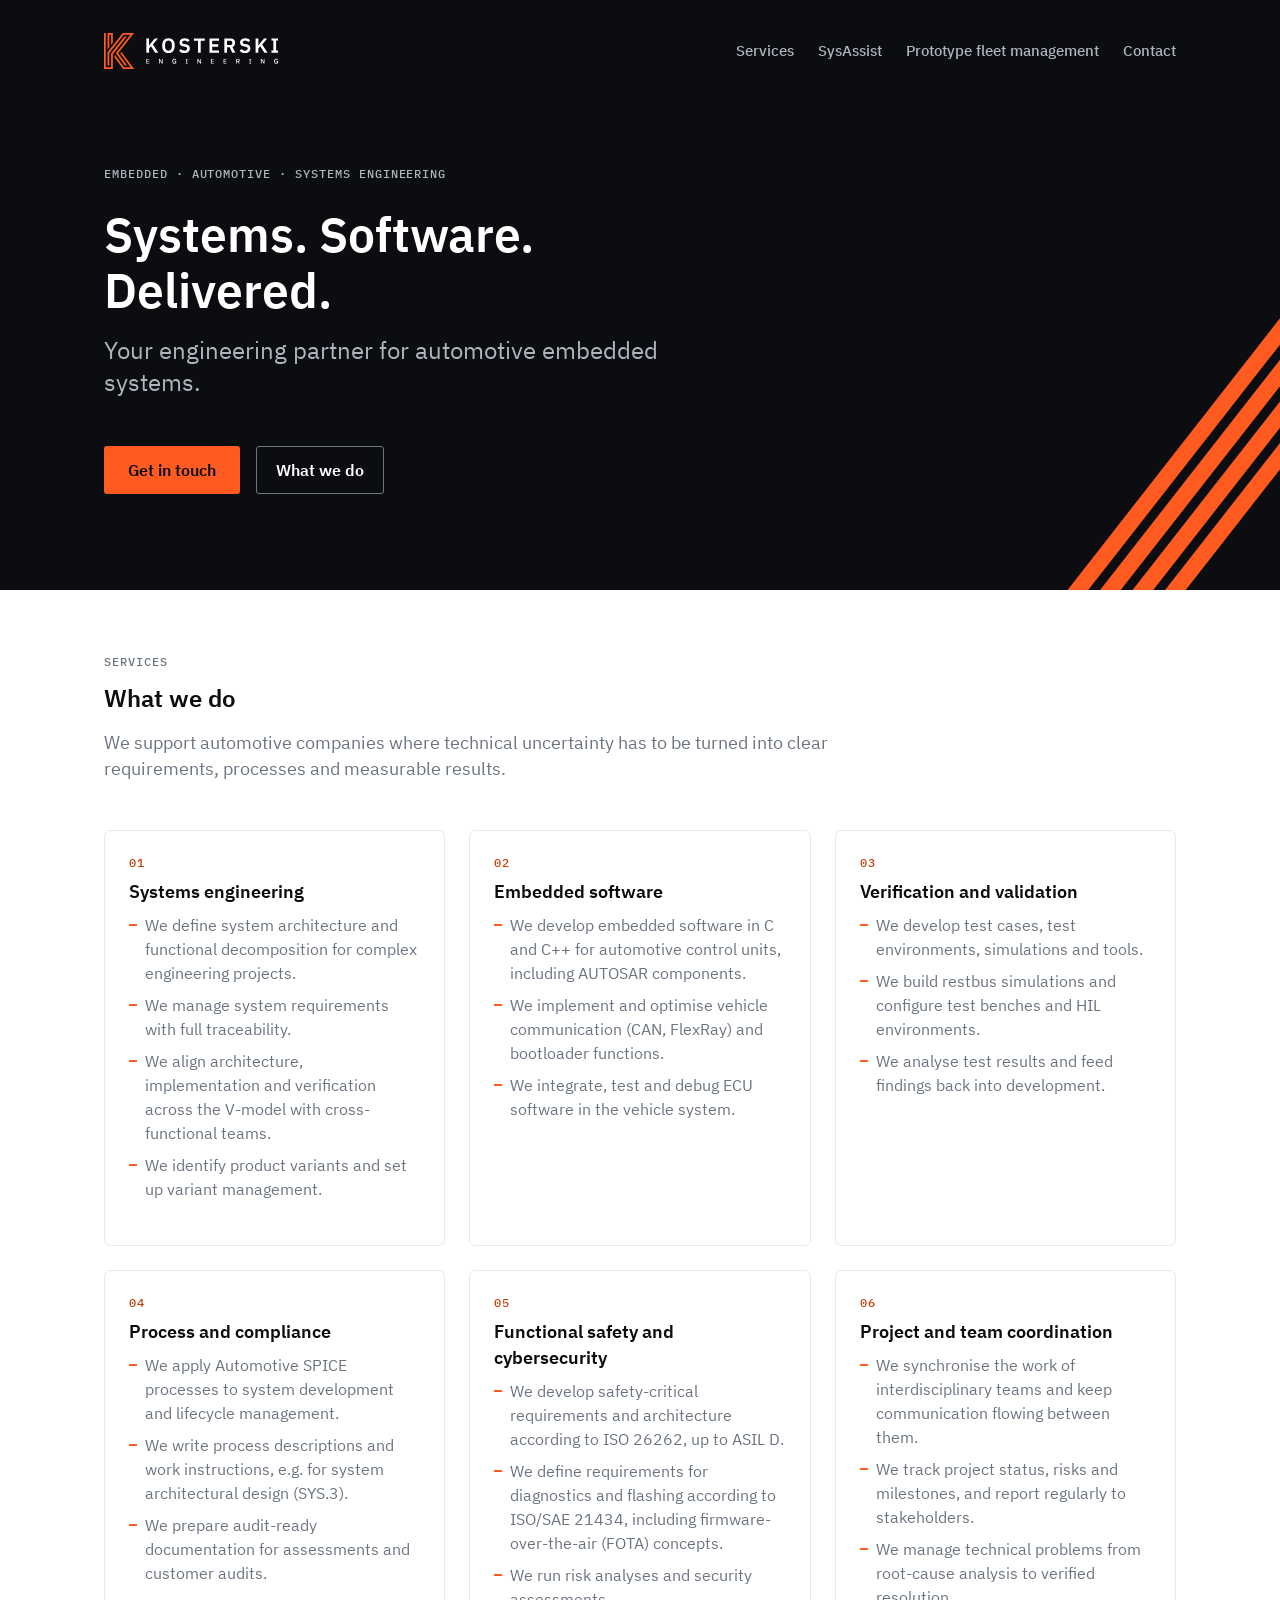
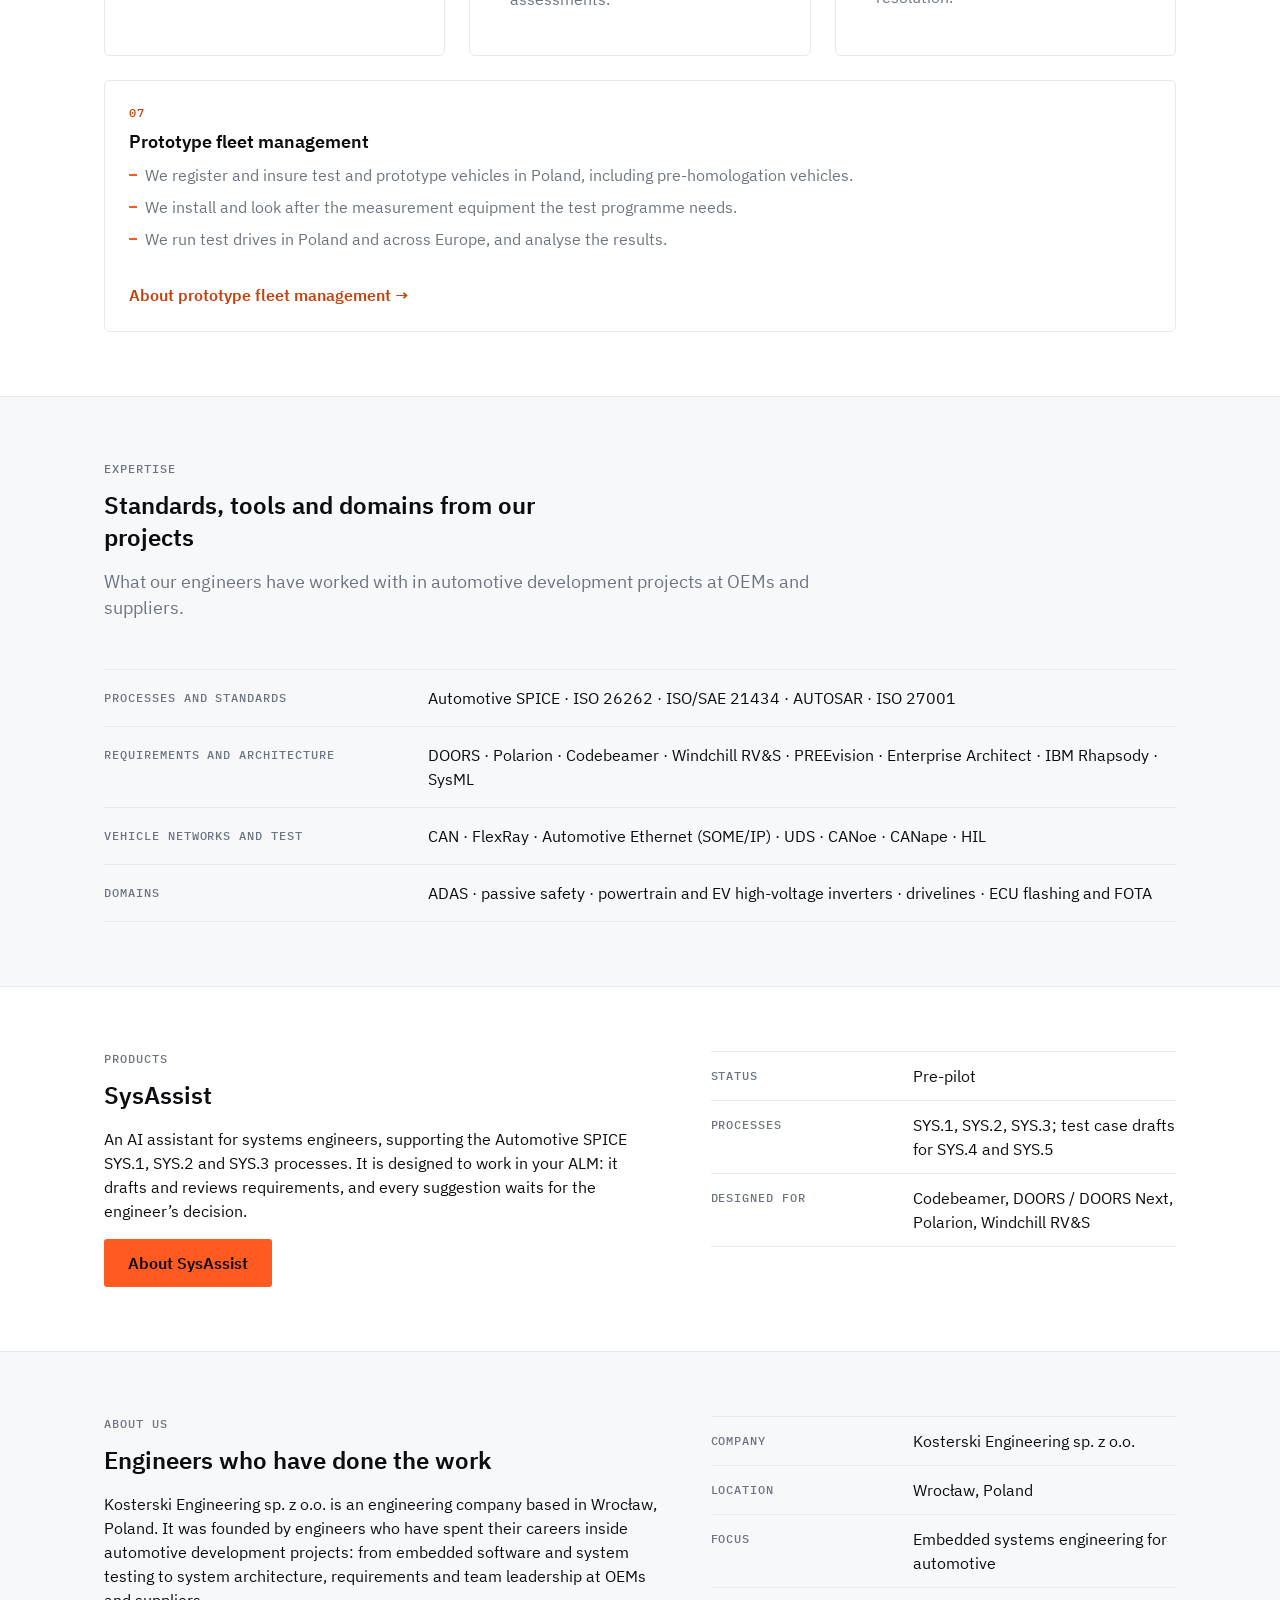
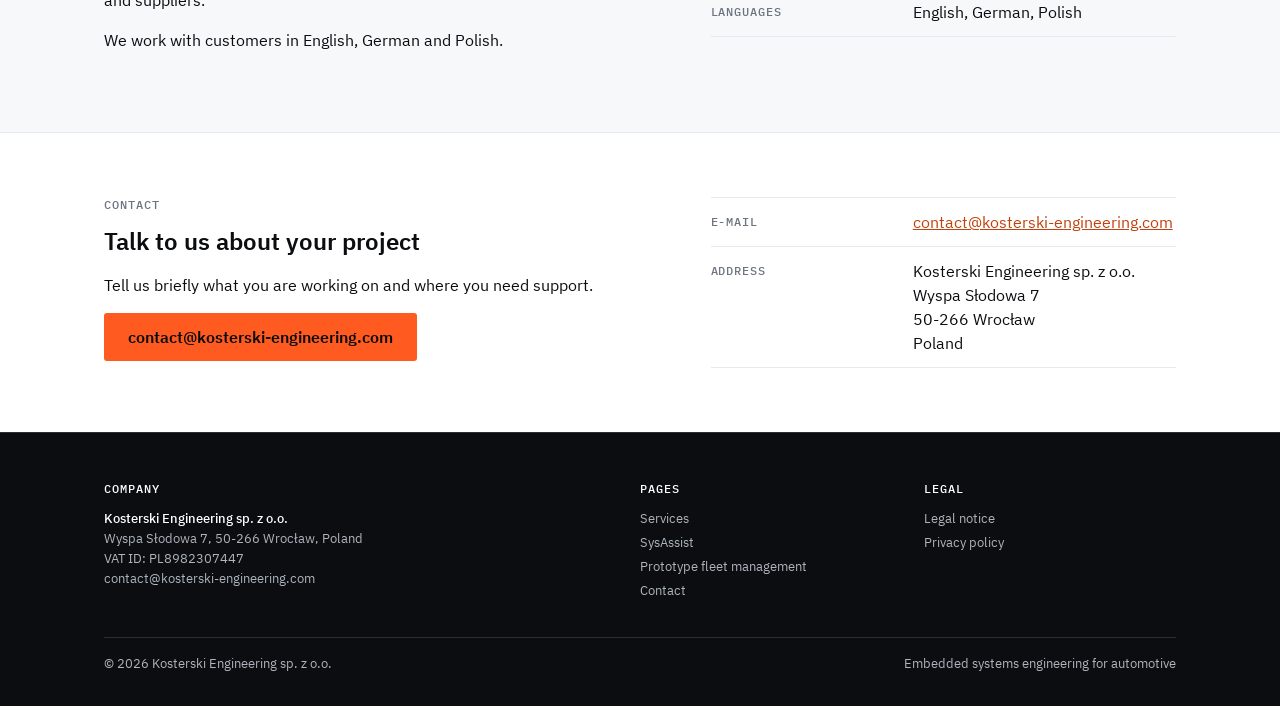
==== commit fb5c9c61: "What we do: safety and cybersecurity, embedded software, "we" voice - Replace "Information security " ====
--- a/site/index.html
+++ b/site/index.html
@@ -63,53 +63,64 @@
             <p class="ke-label">01</p>
             <h3>Systems engineering</h3>
             <ul class="card-list">
-              <li>Define system architecture and functional decomposition for complex engineering projects.</li>
-              <li>Manage system requirements with full traceability.</li>
-              <li>Align architecture, implementation and verification across the V-model with cross-functional teams.</li>
-              <li>Identify product variants and set up variant management.</li>
+              <li>We define system architecture and functional decomposition for complex engineering projects.</li>
+              <li>We manage system requirements with full traceability.</li>
+              <li>We align architecture, implementation and verification across the V-model with cross-functional teams.</li>
+              <li>We identify product variants and set up variant management.</li>
             </ul>
           </article>
           <article class="card">
             <p class="ke-label">02</p>
+            <h3>Embedded software</h3>
+            <ul class="card-list">
+              <li>We develop embedded software in C and C++ for automotive control units, including AUTOSAR components.</li>
+              <li>We implement and optimise vehicle communication (CAN, FlexRay) and bootloader functions.</li>
+              <li>We integrate, test and debug ECU software in the vehicle system.</li>
+            </ul>
+          </article>
+          <article class="card">
+            <p class="ke-label">03</p>
             <h3>Verification and validation</h3>
             <ul class="card-list">
-              <li>Develop test cases, test environments, simulations and tools.</li>
-              <li>Analyse test results and feed findings back into development.</li>
-            </ul>
-          </article>
-          <article class="card">
-            <p class="ke-label">03</p>
+              <li>We develop test cases, test environments, simulations and tools.</li>
+              <li>We build restbus simulations and configure test benches and HIL environments.</li>
+              <li>We analyse test results and feed findings back into development.</li>
+            </ul>
+          </article>
+          <article class="card">
+            <p class="ke-label">04</p>
             <h3>Process and compliance</h3>
             <ul class="card-list">
-              <li>Apply Automotive SPICE processes to system development and lifecycle management.</li>
-              <li>Prepare audit-ready documentation for assessments and customer audits.</li>
-            </ul>
-          </article>
-          <article class="card">
-            <p class="ke-label">04</p>
+              <li>We apply Automotive SPICE processes to system development and lifecycle management.</li>
+              <li>We write process descriptions and work instructions, e.g. for system architectural design (SYS.3).</li>
+              <li>We prepare audit-ready documentation for assessments and customer audits.</li>
+            </ul>
+          </article>
+          <article class="card">
+            <p class="ke-label">05</p>
+            <h3>Functional safety and cybersecurity</h3>
+            <ul class="card-list">
+              <li>We develop safety-critical requirements and architecture according to ISO 26262, up to ASIL D.</li>
+              <li>We define requirements for diagnostics and flashing according to ISO/SAE 21434, including firmware-over-the-air (FOTA) concepts.</li>
+              <li>We run risk analyses and security assessments.</li>
+            </ul>
+          </article>
+          <article class="card">
+            <p class="ke-label">06</p>
             <h3>Project and team coordination</h3>
             <ul class="card-list">
-              <li>Synchronise the work of interdisciplinary teams and keep communication flowing between them.</li>
-              <li>Track project status, risks and milestones, and report regularly to stakeholders.</li>
-              <li>Manage technical problems from root-cause analysis to verified resolution.</li>
-            </ul>
-          </article>
-          <article class="card">
-            <p class="ke-label">05</p>
-            <h3>Information security and suppliers</h3>
-            <ul class="card-list">
-              <li>Design and implement secure IT infrastructure aligned with TISAX (VDA ISA) requirements.</li>
-              <li>Run regular risk analyses and security assessments, and manage the incident lifecycle from detection to post-incident review.</li>
-              <li>Oversee the supplier lifecycle, including security vetting, contract negotiations and performance monitoring.</li>
-            </ul>
-          </article>
-          <article class="card">
-            <p class="ke-label">06</p>
+              <li>We synchronise the work of interdisciplinary teams and keep communication flowing between them.</li>
+              <li>We track project status, risks and milestones, and report regularly to stakeholders.</li>
+              <li>We manage technical problems from root-cause analysis to verified resolution.</li>
+            </ul>
+          </article>
+          <article class="card card-wide">
+            <p class="ke-label">07</p>
             <h3>Prototype fleet management</h3>
             <ul class="card-list">
-              <li>Register and insure test and prototype vehicles in Poland, including pre-homologation vehicles.</li>
-              <li>Install and look after measurement equipment.</li>
-              <li>Run test drives in Poland and across Europe, and analyse the results.</li>
+              <li>We register and insure test and prototype vehicles in Poland, including pre-homologation vehicles.</li>
+              <li>We install and look after the measurement equipment the test programme needs.</li>
+              <li>We run test drives in Poland and across Europe, and analyse the results.</li>
             </ul>
             <a class="more" href="prototype-fleet.html">About prototype fleet management &rarr;</a>
           </article>
--- a/site/assets/style.css
+++ b/site/assets/style.css
@@ -39,6 +39,7 @@
 .card-list{margin:0 0 var(--ke-space-3);padding:0;list-style:none;color:var(--ke-text-muted)}
 .card-list li{position:relative;padding-left:var(--ke-space-4);margin-bottom:var(--ke-space-2)}
 .card-list li::before{content:"";position:absolute;left:0;top:11px;width:8px;height:2px;background:var(--ke-color-orange)}
+.card-wide{grid-column:1/-1}
 .card .more{margin-top:auto;padding-top:var(--ke-space-3);font-weight:600;text-decoration:none}
 .card .more:hover{text-decoration:underline}
 
